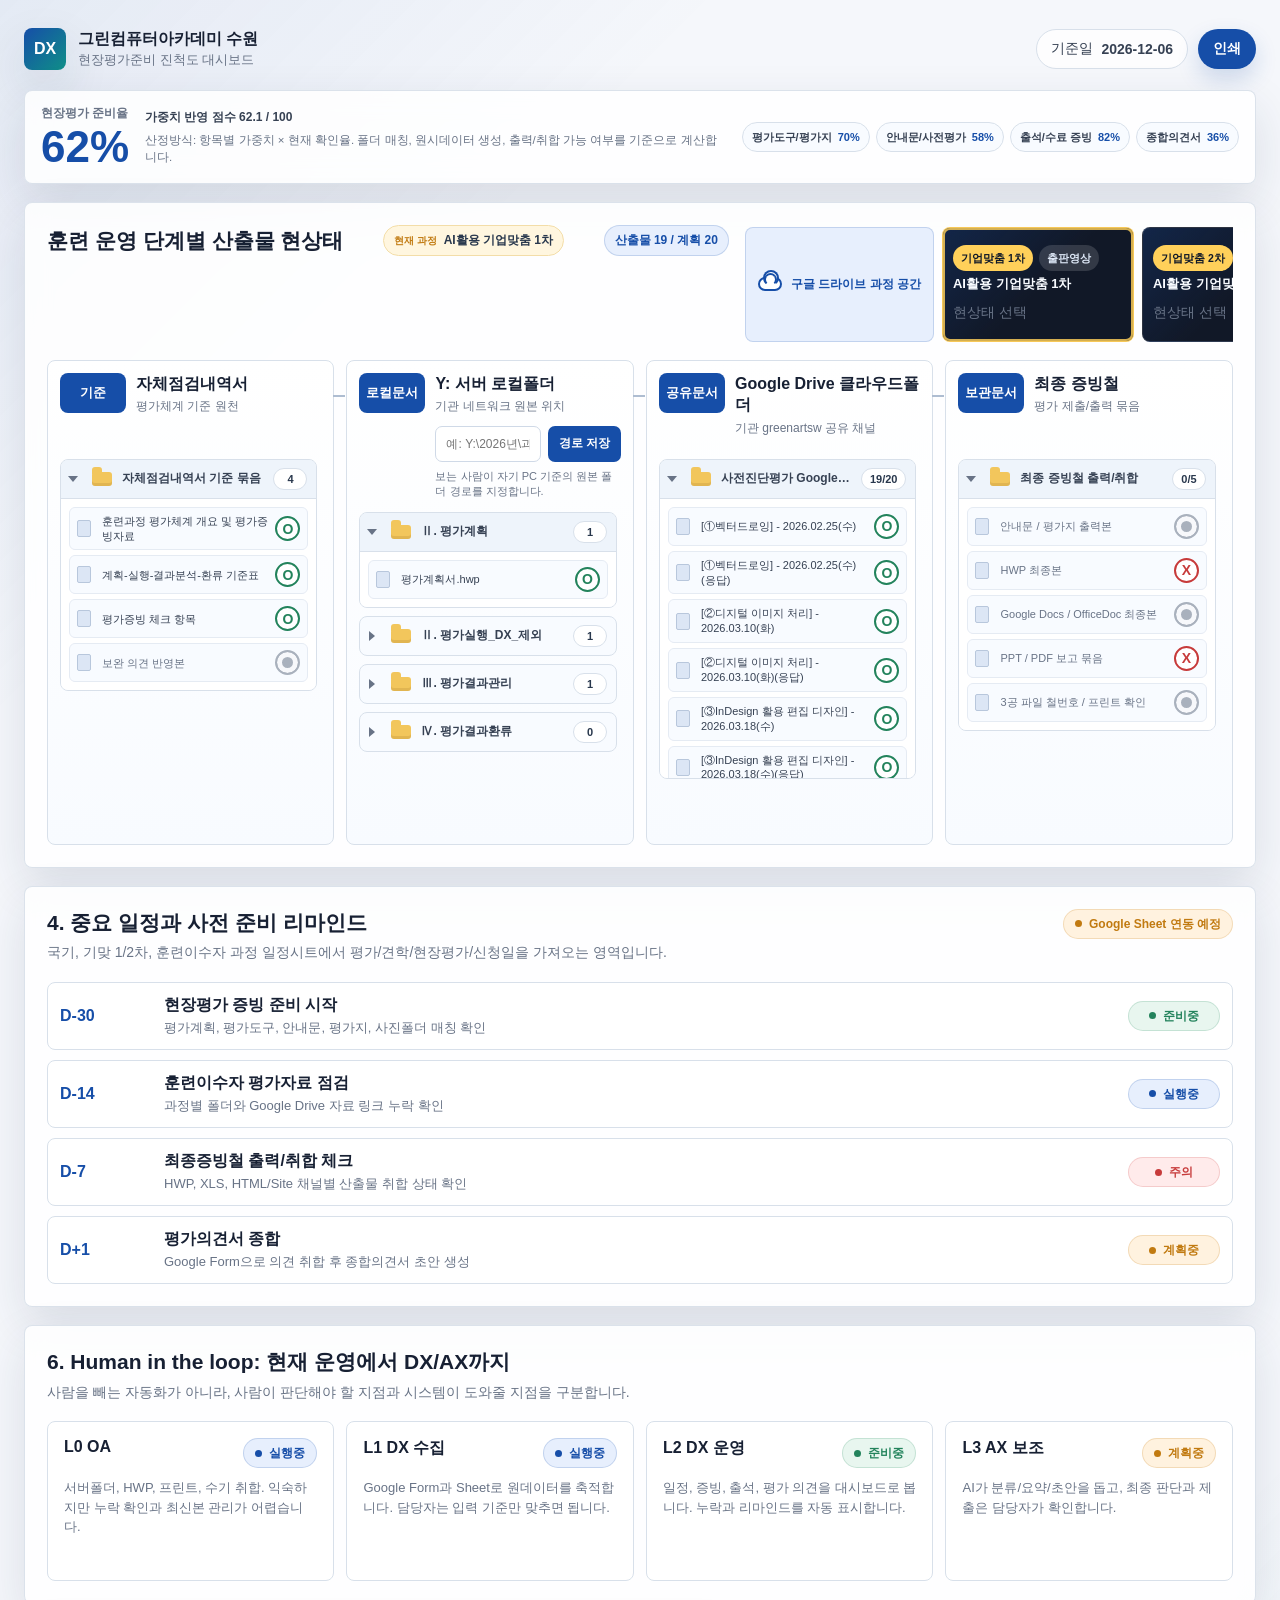
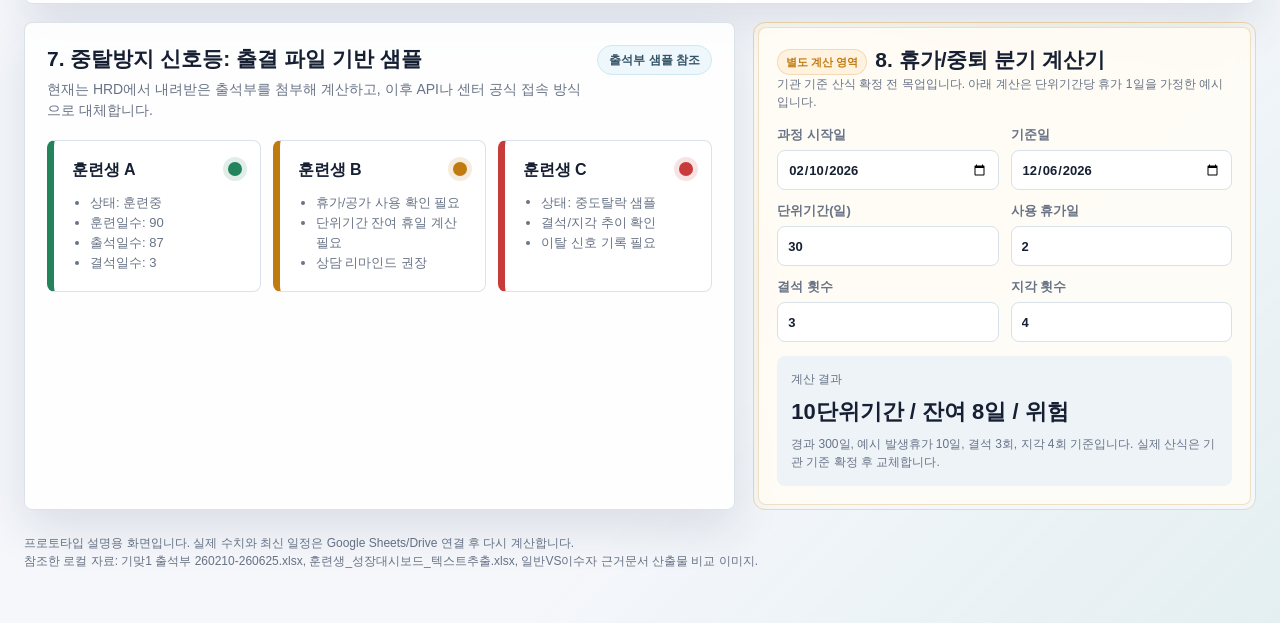
==== channel_Dashboard.html @ 39093441 "Codex" ====
<!doctype html>
<html lang="ko">
<head>
  <meta charset="utf-8">
  <meta name="viewport" content="width=device-width, initial-scale=1">
  <title>현장평가준비 진척도 대시보드</title>
  <style>
    :root {
      --bg: #f5f7fb;
      --panel: #ffffff;
      --panel-soft: #eef3f8;
      --ink: #172033;
      --muted: #687386;
      --line: #d8e0ea;
      --blue: #164ea8;
      --blue-soft: #e7effd;
      --teal: #0f8f88;
      --green: #23835c;
      --amber: #c17a10;
      --red: #c73b3b;
      --slate: #364153;
      --violet: #6956b5;
      --shadow: 0 18px 48px rgba(24, 38, 71, 0.12);
    }

    * {
      box-sizing: border-box;
    }

    html {
      min-height: 100%;
      background: var(--bg);
      color: var(--ink);
      font-family: "Pretendard", "Segoe UI", "Noto Sans KR", Arial, sans-serif;
      letter-spacing: 0;
    }

    body {
      min-height: 100vh;
      margin: 0;
      background:
        linear-gradient(135deg, rgba(22, 78, 168, 0.08), transparent 32rem),
        linear-gradient(315deg, rgba(15, 143, 136, 0.08), transparent 34rem),
        var(--bg);
    }

    a {
      color: inherit;
    }

    .shell {
      width: min(1440px, calc(100% - 48px));
      margin: 0 auto;
      padding: 28px 0 52px;
    }

    .topbar {
      display: flex;
      align-items: center;
      justify-content: space-between;
      gap: 20px;
      margin-bottom: 20px;
    }

    .brand {
      display: flex;
      align-items: center;
      gap: 12px;
      min-width: 0;
    }

    .mark {
      width: 42px;
      height: 42px;
      display: grid;
      place-items: center;
      color: #fff;
      background: linear-gradient(135deg, var(--blue), var(--teal));
      border-radius: 8px;
      font-weight: 800;
      box-shadow: var(--shadow);
    }

    .brand small,
    .section-kicker,
    .tagline {
      color: var(--muted);
    }

    h1,
    h2,
    h3,
    p {
      margin: 0;
    }

    h1 {
      font-size: clamp(26px, 3vw, 44px);
      line-height: 1.16;
      letter-spacing: 0;
    }

    h2 {
      font-size: 21px;
      line-height: 1.3;
    }

    h3 {
      font-size: 16px;
      line-height: 1.35;
    }

    .date-pill {
      display: inline-flex;
      align-items: center;
      gap: 8px;
      padding: 10px 14px;
      border: 1px solid var(--line);
      border-radius: 999px;
      background: rgba(255, 255, 255, 0.82);
      color: var(--slate);
      font-size: 14px;
      white-space: nowrap;
    }

    .top-actions {
      display: flex;
      align-items: center;
      gap: 10px;
      flex-wrap: wrap;
      justify-content: flex-end;
    }

    .print-button {
      min-height: 40px;
      padding: 9px 14px;
      border: 1px solid rgba(22, 78, 168, 0.22);
      border-radius: 999px;
      background: var(--blue);
      color: #fff;
      font: inherit;
      font-size: 14px;
      font-weight: 800;
      cursor: pointer;
      box-shadow: 0 10px 22px rgba(22, 78, 168, 0.18);
    }

    .print-button:hover {
      background: #0f3f89;
    }

    .hero {
      margin-bottom: 12px;
    }

    .hero-copy,
    .panel,
    .metric,
    .source-card,
    .risk-card,
    .calculator,
    .note-box {
      border: 1px solid rgba(216, 224, 234, 0.92);
      background: rgba(255, 255, 255, 0.86);
      backdrop-filter: blur(12px);
      border-radius: 8px;
      box-shadow: var(--shadow);
    }

    .hero-copy {
      padding: 34px;
      min-height: 280px;
      display: flex;
      flex-direction: column;
      justify-content: space-between;
      gap: 28px;
    }

    .hero-copy p {
      max-width: 760px;
      color: var(--muted);
      font-size: 17px;
      line-height: 1.65;
      margin-top: 16px;
    }

    .hero-actions {
      display: flex;
      flex-wrap: wrap;
      gap: 10px;
    }

    .hero-visual-flow {
      display: grid;
      grid-template-columns: minmax(0, 1fr) 64px minmax(0, 1fr) 64px minmax(0, 1fr);
      gap: 12px;
      align-items: center;
      margin-top: 4px;
    }

    .visual-node {
      min-height: 160px;
      padding: 16px;
      display: grid;
      place-items: center;
      gap: 12px;
      text-align: center;
      border: 1px solid #d8e0ea;
      border-radius: 8px;
      background: linear-gradient(180deg, #fff, #f8fbff);
    }

    .visual-node b {
      font-size: 15px;
    }

    .visual-node span {
      color: var(--muted);
      font-size: 12px;
      line-height: 1.45;
    }

    .flow-arrow {
      position: relative;
      height: 2px;
      background: #9db5d8;
    }

    .flow-arrow::after {
      content: "";
      position: absolute;
      right: -1px;
      top: -5px;
      width: 12px;
      height: 12px;
      border-top: 2px solid #9db5d8;
      border-right: 2px solid #9db5d8;
      transform: rotate(45deg);
      background: transparent;
    }

    .icon-combo,
    .icon-traffic,
    .icon-binder {
      position: relative;
      width: 86px;
      height: 72px;
    }

    .folder-shape {
      position: absolute;
      left: 2px;
      bottom: 6px;
      width: 62px;
      height: 44px;
      border-radius: 7px;
      background: #f2c65c;
      box-shadow: inset 0 -7px 0 rgba(120, 81, 20, 0.12);
    }

    .folder-shape::before {
      content: "";
      position: absolute;
      left: 0;
      top: -11px;
      width: 30px;
      height: 16px;
      border-radius: 7px 7px 0 0;
      background: #f2c65c;
    }

    .cloud-shape {
      position: absolute;
      right: 0;
      top: 8px;
      width: 48px;
      height: 30px;
      border-radius: 999px;
      background: #dcecff;
      border: 2px solid #a9c5ee;
    }

    .cloud-shape::before,
    .cloud-shape::after {
      content: "";
      position: absolute;
      border-radius: 50%;
      background: #dcecff;
      border: 2px solid #a9c5ee;
      border-bottom-color: transparent;
    }

    .cloud-shape::before {
      width: 22px;
      height: 22px;
      left: 7px;
      top: -14px;
    }

    .cloud-shape::after {
      width: 18px;
      height: 18px;
      right: 7px;
      top: -10px;
    }

    .sync-line {
      position: absolute;
      left: 35px;
      top: 39px;
      width: 36px;
      height: 2px;
      background: var(--blue);
    }

    .sync-line::after {
      content: "";
      position: absolute;
      right: -1px;
      top: -5px;
      width: 11px;
      height: 11px;
      border-top: 2px solid var(--blue);
      border-right: 2px solid var(--blue);
      transform: rotate(45deg);
    }

    .icon-traffic {
      width: 56px;
      height: 76px;
      border-radius: 18px;
      background: #202a36;
      box-shadow: inset 0 0 0 4px #304052;
    }

    .icon-traffic i {
      display: block;
      width: 15px;
      height: 15px;
      margin: 8px auto;
      border-radius: 50%;
      opacity: 0.95;
    }

    .icon-traffic i:nth-child(1) {
      background: #e34a4a;
    }

    .icon-traffic i:nth-child(2) {
      background: #f0b84a;
    }

    .icon-traffic i:nth-child(3) {
      background: #38a96f;
    }

    .icon-binder {
      width: 66px;
      height: 78px;
      border-radius: 6px;
      background: #f7f8fb;
      border: 3px solid #243349;
      box-shadow: 10px 8px 0 #d7deea;
    }

    .icon-binder::before {
      content: "";
      position: absolute;
      left: 12px;
      top: 0;
      width: 10px;
      height: 100%;
      background: #243349;
    }

    .icon-binder::after {
      content: "";
      position: absolute;
      left: 30px;
      top: 18px;
      width: 22px;
      height: 4px;
      background: #9eb0c9;
      box-shadow: 0 12px 0 #9eb0c9, 0 24px 0 #9eb0c9;
    }

    .overview-line {
      max-width: 820px;
      margin-top: 18px;
      color: var(--text);
      font-size: 18px;
      font-weight: 800;
      line-height: 1.5;
    }

    .pill {
      display: inline-flex;
      align-items: center;
      justify-content: center;
      min-height: 34px;
      padding: 7px 12px;
      border-radius: 999px;
      font-size: 13px;
      font-weight: 700;
      border: 1px solid transparent;
      white-space: nowrap;
    }

    .pill.blue {
      color: var(--blue);
      background: var(--blue-soft);
      border-color: rgba(22, 78, 168, 0.18);
    }

    .pill.green {
      color: var(--green);
      background: #e8f6ef;
      border-color: rgba(35, 131, 92, 0.18);
    }

    .pill.amber {
      color: var(--amber);
      background: #fff2df;
      border-color: rgba(193, 122, 16, 0.2);
    }

    .pill.red {
      color: var(--red);
      background: #ffebeb;
      border-color: rgba(199, 59, 59, 0.18);
    }

    .topic-badge,
    .state-badge,
    .check-chip {
      display: inline-flex;
      align-items: center;
      justify-content: center;
      min-height: 30px;
      padding: 6px 11px;
      border-radius: 999px;
      font-size: 12px;
      font-weight: 800;
      line-height: 1;
      white-space: nowrap;
      border: 1px solid transparent;
    }

    .topic-badge {
      color: #3c4a5e;
      background: #f5f7fb;
      border-color: #d8e0ea;
    }

    .topic-badge.server {
      color: #365366;
      background: #eef7fb;
      border-color: #cfe7f1;
    }

    .topic-badge.drive {
      color: #27614a;
      background: #edf8f1;
      border-color: #ccebd7;
    }

    .topic-badge.output {
      color: #7b4f0f;
      background: #fff6df;
      border-color: #f3dda8;
    }

    .topic-badge.alert {
      color: #7f2e2e;
      background: #fff0ef;
      border-color: #f1c5c5;
    }

    .state-badge {
      gap: 7px;
      color: #3c4a5e;
      background: #f7f8fb;
      border-color: #d9e0ea;
    }

    .state-badge::before {
      content: "";
      width: 7px;
      height: 7px;
      border-radius: 999px;
      background: currentColor;
    }

    .state-running {
      color: var(--blue);
      background: var(--blue-soft);
      border-color: rgba(22, 78, 168, 0.18);
    }

    .state-ready {
      color: var(--green);
      background: #e8f6ef;
      border-color: rgba(35, 131, 92, 0.18);
    }

    .state-planned {
      color: var(--amber);
      background: #fff2df;
      border-color: rgba(193, 122, 16, 0.2);
    }

    .state-exception,
    .state-caution {
      color: var(--red);
      background: #ffebeb;
      border-color: rgba(199, 59, 59, 0.18);
    }

    .check-group {
      display: flex;
      flex-wrap: wrap;
      gap: 6px;
    }

    .check-chip {
      min-height: 26px;
      padding: 5px 9px;
      font-size: 11px;
      cursor: default;
    }

    .check-chip[aria-disabled="true"] {
      opacity: 0.56;
      filter: saturate(0.72);
    }

    .check-chip.local {
      color: #365366;
      background: #eef7fb;
      border-color: #cfe7f1;
    }

    .check-chip.drive {
      color: #27614a;
      background: #edf8f1;
      border-color: #ccebd7;
    }

    .check-chip.raw {
      color: #5e4a9a;
      background: #f1edff;
      border-color: #d9cffb;
    }

    .check-chip.site {
      color: #7b4f0f;
      background: #fff6df;
      border-color: #f3dda8;
    }

    .check-chip.live {
      color: var(--blue);
      background: var(--blue-soft);
      border-color: rgba(22, 78, 168, 0.18);
    }

    .check-chip.optional {
      color: #687385;
      background: #f4f5f7;
      border-color: #dfe4eb;
    }

    .check-chip.missing {
      color: var(--red);
      background: #ffebeb;
      border-color: rgba(199, 59, 59, 0.18);
    }

    .metrics {
      display: grid;
      grid-template-columns: repeat(4, minmax(0, 1fr));
      gap: 10px;
    }

    .metric {
      min-height: 78px;
      padding: 12px 14px;
      display: grid;
      align-content: space-between;
      gap: 6px;
    }

    .metric strong {
      font-size: 24px;
      line-height: 1;
    }

    .metric span {
      color: var(--muted);
      font-size: 11px;
      line-height: 1.45;
    }

    .panel.course-panel {
      margin-top: 10px;
      padding: 10px;
      display: flex;
      align-items: stretch;
      gap: 8px;
      overflow-x: auto;
    }

    .evidence-head {
      display: grid;
      gap: 10px;
    }

    .evidence-course-selector {
      display: flex;
      align-items: stretch;
      gap: 8px;
      overflow-x: auto;
      padding-top: 2px;
    }

    .course-toolbar {
      display: flex;
      justify-content: flex-start;
      flex: 0 0 auto;
      margin-bottom: 0;
    }

    .cloud-drive-button {
      min-height: 58px;
      display: inline-flex;
      align-items: center;
      gap: 9px;
      padding: 8px 12px;
      border-radius: 8px;
      color: #164ea8;
      background: #e7effd;
      border: 1px solid rgba(22, 78, 168, 0.18);
      text-decoration: none;
      font-size: 12px;
      font-weight: 900;
      white-space: nowrap;
      cursor: default;
      user-select: none;
    }

    .cloud-mini {
      position: relative;
      flex-shrink: 0;
      width: 24px;
      height: 14px;
      border-radius: 999px;
      background: #fff;
      border: 2px solid currentColor;
    }

    .cloud-mini::before,
    .cloud-mini::after {
      content: "";
      position: absolute;
      border-radius: 50%;
      background: #fff;
      border: 2px solid currentColor;
      border-bottom-color: transparent;
    }

    .cloud-mini::before {
      width: 12px;
      height: 12px;
      left: 3px;
      top: -9px;
    }

    .cloud-mini::after {
      width: 9px;
      height: 9px;
      right: 3px;
      top: -6px;
    }

    .course-grid {
      display: flex;
      align-items: stretch;
      gap: 8px;
      min-width: 0;
    }

    .course-card {
      width: auto;
      min-width: 192px;
      min-height: 58px;
      padding: 8px 10px;
      display: grid;
      align-content: center;
      gap: 4px;
      border-radius: 8px;
      color: #f8fbff;
      background:
        linear-gradient(135deg, rgba(22, 78, 168, 0.26), transparent 52%),
        #111827;
      border: 1px solid rgba(255, 255, 255, 0.12);
      box-shadow: none;
      cursor: pointer;
    }

    .course-card[aria-pressed="true"] {
      border-color: rgba(255, 208, 90, 0.96);
      box-shadow: inset 0 0 0 2px rgba(255, 208, 90, 0.82);
    }

    .course-card h3 {
      margin-top: 0;
      font-size: 13px;
      line-height: 1.35;
    }

    .course-card p {
      margin-top: 0;
      color: #b8c3d4;
      font-size: 10.5px;
      line-height: 1.35;
      overflow: hidden;
      text-overflow: ellipsis;
      white-space: nowrap;
    }

    .course-badges,
    .course-status,
    .course-links {
      display: flex;
      flex-wrap: wrap;
      gap: 6px;
    }

    .course-badge,
    .course-status span,
    .course-links a {
      display: inline-flex;
      align-items: center;
      justify-content: center;
      min-height: 26px;
      padding: 4px 8px;
      border-radius: 999px;
      font-size: 10.5px;
      font-weight: 800;
      line-height: 1;
      white-space: nowrap;
    }

    .course-badge {
      color: #101928;
      background: #ffd05a;
    }

    .course-badge.secondary {
      color: #dde7f6;
      background: rgba(255, 255, 255, 0.14);
    }

    .course-status {
      margin-top: 12px;
    }

    .course-status span {
      border: 1px solid transparent;
    }

    .course-status .ok {
      color: #b7f7d3;
      background: rgba(35, 131, 92, 0.22);
      border-color: rgba(183, 247, 211, 0.24);
    }

    .course-status .warn {
      color: #ffe0a3;
      background: rgba(193, 122, 16, 0.24);
      border-color: rgba(255, 224, 163, 0.24);
    }

    .course-status .missing {
      color: #ffc9c9;
      background: rgba(199, 59, 59, 0.22);
      border-color: rgba(255, 201, 201, 0.24);
    }

    .raw-folder-list {
      margin-top: 12px;
      display: grid;
      grid-template-columns: repeat(2, minmax(0, 1fr));
      gap: 5px;
      color: #dbe6f5;
      font-size: 11px;
      line-height: 1.35;
    }

    .raw-folder-list span {
      min-width: 0;
      padding: 5px 7px;
      overflow: hidden;
      text-overflow: ellipsis;
      white-space: nowrap;
      border-radius: 6px;
      background: rgba(255, 255, 255, 0.08);
      border: 1px solid rgba(255, 255, 255, 0.1);
    }

    .course-links {
      margin-top: 14px;
    }

    .course-links a {
      color: #f8fbff;
      text-decoration: none;
      border: 1px solid rgba(255, 255, 255, 0.22);
      background: rgba(255, 255, 255, 0.1);
    }

    .course-links a:hover {
      background: rgba(255, 255, 255, 0.18);
    }

    .official-link-row {
      margin-top: 14px;
      display: flex;
      align-items: center;
      justify-content: space-between;
      gap: 12px;
      flex-wrap: wrap;
      padding: 12px 14px;
      border-radius: 8px;
      background: #f8fbff;
      border: 1px solid var(--line);
      color: var(--slate);
      font-size: 13px;
      line-height: 1.45;
    }

    .official-link-row a {
      color: var(--blue);
      font-weight: 800;
      text-decoration: none;
    }

    .grid {
      display: grid;
      grid-template-columns: repeat(12, minmax(0, 1fr));
      gap: 18px;
      margin-top: 18px;
    }

    .span-12 {
      grid-column: span 12;
    }

    .span-8 {
      grid-column: span 8;
    }

    .span-7 {
      grid-column: span 7;
    }

    .span-6 {
      grid-column: span 6;
    }

    .span-5 {
      grid-column: span 5;
    }

    .span-4 {
      grid-column: span 4;
    }

    .panel {
      padding: 22px;
      min-width: 0;
    }

    .panel-head {
      display: flex;
      align-items: start;
      justify-content: space-between;
      gap: 16px;
      margin-bottom: 18px;
    }

    .panel-title-row {
      display: flex;
      align-items: center;
      justify-content: space-between;
      gap: 12px;
      width: 100%;
    }

    .panel-count {
      display: inline-flex;
      align-items: center;
      justify-content: center;
      min-height: 30px;
      padding: 6px 10px;
      border-radius: 999px;
      color: var(--blue);
      background: var(--blue-soft);
      border: 1px solid rgba(22, 78, 168, 0.18);
      font-size: 12px;
      font-weight: 900;
      white-space: nowrap;
    }

    .selected-course-pill {
      min-width: 0;
      display: inline-flex;
      align-items: center;
      gap: 7px;
      padding: 6px 10px;
      border-radius: 999px;
      color: #29384d;
      background: #fff6df;
      border: 1px solid #f3dda8;
      font-size: 12px;
      font-weight: 900;
      white-space: nowrap;
    }

    .selected-course-pill::before {
      content: "현재 과정";
      color: var(--amber);
      font-size: 10px;
      font-weight: 900;
    }

    .panel-head p {
      color: var(--muted);
      line-height: 1.55;
      margin-top: 6px;
      font-size: 14px;
    }

    .status-key {
      display: flex;
      flex-wrap: wrap;
      gap: 8px;
      justify-content: flex-end;
    }

    .flow {
      display: grid;
      grid-template-columns: repeat(5, minmax(0, 1fr));
      gap: 10px;
      align-items: stretch;
    }

    .flow-step {
      position: relative;
      min-height: 132px;
      padding: 16px;
      border-radius: 8px;
      border: 1px solid var(--line);
      background: linear-gradient(180deg, #fff, #f8fbff);
    }

    .flow-step:not(:last-child)::after {
      content: "";
      position: absolute;
      right: -7px;
      top: calc(50% - 6px);
      width: 12px;
      height: 12px;
      border-top: 2px solid var(--blue);
      border-right: 2px solid var(--blue);
      transform: rotate(45deg);
      background: var(--bg);
      z-index: 1;
    }

    .flow-step b {
      display: block;
      margin-bottom: 8px;
      font-size: 15px;
    }

    .flow-step p {
      color: var(--muted);
      font-size: 13px;
      line-height: 1.5;
    }

    .two-col {
      display: grid;
      grid-template-columns: repeat(2, minmax(0, 1fr));
      gap: 14px;
    }

    .source-card {
      padding: 17px;
      box-shadow: none;
      min-height: 150px;
    }

    .source-card .label {
      color: var(--muted);
      font-size: 12px;
      font-weight: 700;
      text-transform: uppercase;
    }

    .source-card h3 {
      margin: 8px 0 10px;
    }

    .source-card ul,
    .risk-card ul,
    .note-box ul {
      margin: 0;
      padding-left: 18px;
      color: var(--muted);
      line-height: 1.55;
      font-size: 13px;
    }

    table {
      width: 100%;
      border-collapse: collapse;
      font-size: 14px;
    }

    th,
    td {
      padding: 12px 10px;
      border-bottom: 1px solid var(--line);
      text-align: left;
      vertical-align: top;
    }

    th {
      color: var(--muted);
      font-size: 12px;
      text-transform: uppercase;
      background: #f3f6fb;
    }

    td strong {
      display: block;
      margin-bottom: 4px;
    }

    .timeline {
      display: grid;
      gap: 10px;
    }

    .event {
      display: grid;
      grid-template-columns: 92px minmax(0, 1fr) 92px;
      gap: 12px;
      align-items: center;
      padding: 12px;
      border: 1px solid var(--line);
      border-radius: 8px;
      background: #fff;
    }

    .event time {
      color: var(--blue);
      font-weight: 800;
      font-variant-numeric: tabular-nums;
    }

    .event p {
      color: var(--muted);
      font-size: 13px;
      line-height: 1.4;
      margin-top: 3px;
    }

    .track {
      height: 10px;
      border-radius: 999px;
      background: #e6ecf5;
      overflow: hidden;
      margin-top: 8px;
    }

    .bar {
      height: 100%;
      border-radius: inherit;
      background: linear-gradient(90deg, var(--teal), var(--blue));
    }

    .readiness-summary {
      display: grid;
      grid-template-columns: minmax(180px, 0.28fr) minmax(0, 0.72fr);
      gap: 14px;
      margin-bottom: 16px;
      align-items: stretch;
    }

    .readiness-score {
      display: grid;
      align-content: center;
      gap: 8px;
      min-height: 132px;
      padding: 18px;
      border: 1px solid rgba(22, 78, 168, 0.14);
      border-radius: 8px;
      background: linear-gradient(180deg, #f7fbff, #fff);
    }

    .readiness-score span {
      color: var(--muted);
      font-size: 12px;
      font-weight: 800;
    }

    .readiness-score strong {
      color: var(--blue);
      font-size: 48px;
      line-height: 1;
    }

    .readiness-basis {
      padding: 18px;
      border: 1px solid #d8e0ea;
      border-radius: 8px;
      background: #f8fbff;
    }

    .readiness-basis b {
      display: block;
      margin-bottom: 8px;
    }

    .readiness-basis p {
      color: var(--muted);
      font-size: 13px;
      line-height: 1.55;
      margin: 0;
    }

    .readiness-compact-panel {
      padding: 14px 16px;
    }

    .readiness-compact {
      display: grid;
      grid-template-columns: auto minmax(220px, 1fr) auto;
      align-items: center;
      gap: 16px;
    }

    .readiness-compact-main {
      display: grid;
      gap: 3px;
    }

    .readiness-compact-main span {
      color: var(--muted);
      font-size: 12px;
      font-weight: 900;
    }

    .readiness-compact-main strong {
      color: var(--blue);
      font-size: 44px;
      line-height: 1;
    }

    .readiness-compact-detail {
      display: grid;
      gap: 6px;
      color: var(--muted);
      font-size: 11.5px;
      line-height: 1.45;
    }

    .readiness-compact-detail b {
      color: var(--slate);
      font-size: 12px;
    }

    .readiness-items {
      display: flex;
      flex-wrap: wrap;
      justify-content: flex-end;
      gap: 6px;
    }

    .readiness-item {
      display: inline-flex;
      align-items: center;
      gap: 6px;
      min-height: 30px;
      padding: 6px 9px;
      border-radius: 999px;
      color: var(--slate);
      background: #f8fbff;
      border: 1px solid #d8e0ea;
      font-size: 11px;
      font-weight: 900;
      white-space: nowrap;
    }

    .readiness-item b {
      color: var(--blue);
    }

    .weight-cell {
      color: var(--blue);
      font-weight: 900;
      white-space: nowrap;
    }

    .score-cell {
      color: var(--green);
      font-weight: 900;
      white-space: nowrap;
    }

    .hitl {
      display: grid;
      grid-template-columns: repeat(4, minmax(0, 1fr));
      gap: 12px;
    }

    .level {
      padding: 16px;
      min-height: 160px;
      border-radius: 8px;
      border: 1px solid var(--line);
      background: #fff;
    }

    .level b {
      display: flex;
      justify-content: space-between;
      gap: 8px;
      margin-bottom: 10px;
    }

    .level p {
      color: var(--muted);
      font-size: 13px;
      line-height: 1.5;
    }

    .risk-grid {
      display: grid;
      grid-template-columns: repeat(3, minmax(0, 1fr));
      gap: 12px;
    }

    .risk-card {
      padding: 18px;
      box-shadow: none;
      border-left: 7px solid var(--green);
    }

    .risk-card.warning {
      border-left-color: var(--amber);
    }

    .risk-card.danger {
      border-left-color: var(--red);
    }

    .risk-card h3 {
      display: flex;
      justify-content: space-between;
      gap: 10px;
      margin-bottom: 12px;
    }

    .signal {
      width: 14px;
      height: 14px;
      border-radius: 50%;
      margin-top: 3px;
      flex: 0 0 auto;
      background: var(--green);
      box-shadow: 0 0 0 5px rgba(35, 131, 92, 0.14);
    }

    .warning .signal {
      background: var(--amber);
      box-shadow: 0 0 0 5px rgba(193, 122, 16, 0.14);
    }

    .danger .signal {
      background: var(--red);
      box-shadow: 0 0 0 5px rgba(199, 59, 59, 0.14);
    }

    .calculator {
      padding: 18px;
      box-shadow: none;
    }

    .calc-grid {
      display: grid;
      grid-template-columns: repeat(2, minmax(0, 1fr));
      gap: 12px;
      margin-top: 14px;
    }

    label {
      display: grid;
      gap: 6px;
      color: var(--muted);
      font-size: 13px;
      font-weight: 700;
    }

    input,
    select {
      width: 100%;
      min-height: 40px;
      padding: 9px 10px;
      border-radius: 8px;
      border: 1px solid var(--line);
      background: #fff;
      color: var(--ink);
      font: inherit;
    }

    .result {
      margin-top: 14px;
      padding: 14px;
      border-radius: 8px;
      background: var(--panel-soft);
      display: grid;
      gap: 8px;
    }

    .result strong {
      font-size: 22px;
    }

    .calc-zone {
      padding: 4px;
      border-radius: 12px;
      background:
        radial-gradient(circle at 12% 12%, rgba(255, 255, 255, 0.9), transparent 32%),
        linear-gradient(135deg, #fff6df, #f3f8ff 72%);
      border: 1px solid #f1d8a8;
    }

    .calc-zone .calculator {
      background: rgba(255, 252, 245, 0.9);
      border-color: rgba(193, 122, 16, 0.22);
    }

    .calc-zone h2::before {
      content: "별도 계산 영역";
      display: inline-flex;
      margin-right: 8px;
      padding: 5px 8px;
      border-radius: 999px;
      color: var(--amber);
      background: #fff2df;
      border: 1px solid rgba(193, 122, 16, 0.2);
      font-size: 11px;
      vertical-align: middle;
    }

    .folder-compare {
      margin-top: 18px;
      overflow-x: auto;
    }

    .folder-compare table {
      min-width: 860px;
    }

    .folder-name {
      display: block;
      margin-top: 4px;
      color: var(--text);
      font-weight: 800;
      line-height: 1.45;
    }

    .folder-label {
      display: inline-block;
      color: var(--muted);
      font-size: 11px;
      font-weight: 800;
      text-transform: uppercase;
    }

    .type-matrix td {
      vertical-align: top;
    }

    .type-matrix th.check-head,
    .type-matrix td.auto-check-cell {
      width: 74px;
      min-width: 74px;
      text-align: center;
      vertical-align: middle;
    }

    .auto-check-cell {
      padding: 8px 6px;
      border-left: 1px solid #edf1f5;
    }

    .auto-state {
      display: grid;
      place-items: center;
      gap: 5px;
      min-height: 42px;
      font-size: 10px;
      font-weight: 900;
      color: #4b5563;
    }

    .status-mark {
      display: inline-grid;
      place-items: center;
      width: 25px;
      height: 25px;
      border-radius: 999px;
      font-size: 14px;
      font-weight: 900;
      line-height: 1;
    }

    .auto-check-cell.checked {
      background: #edf8f1;
    }

    .auto-check-cell.unknown {
      background: #f7f8fb;
    }

    .auto-check-cell.missing {
      background: #fff0ef;
    }

    .auto-check-cell.checked .auto-state {
      color: var(--green);
    }

    .auto-check-cell.unknown .auto-state {
      color: #7a8494;
    }

    .auto-check-cell.missing .auto-state {
      color: var(--red);
    }

    .mark-o {
      color: var(--green);
      background: #fff;
      border: 2px solid var(--green);
    }

    .mark-dot {
      background: #a9b1bd;
      border: 2px solid #a9b1bd;
      box-shadow: inset 0 0 0 5px #f7f8fb;
    }

    .mark-x {
      color: var(--red);
      background: #fff;
      border: 2px solid var(--red);
    }

    .evidence-flow {
      display: grid;
      gap: 14px;
    }

    .evidence-stage-grid {
      display: grid;
      grid-template-columns: repeat(4, minmax(0, 1fr));
      gap: 12px;
    }

    .evidence-stage {
      min-height: 420px;
      display: grid;
      align-content: start;
      gap: 12px;
      padding: 12px;
      border-radius: 8px;
      border: 1px solid #d8e0ea;
      background: linear-gradient(180deg, #ffffff, #f8fbff);
      position: relative;
    }

    .evidence-stage:not(:last-child)::after {
      content: "";
      position: absolute;
      right: -12px;
      top: 34px;
      width: 12px;
      height: 2px;
      background: #aebdd1;
    }

    .stage-top {
      display: flex;
      align-items: flex-start;
      gap: 10px;
      min-height: 74px;
    }

    .stage-index {
      width: 66px;
      min-width: 66px;
      min-height: 40px;
      display: grid;
      place-items: center;
      border-radius: 8px;
      color: #fff;
      background: var(--blue);
      font-weight: 900;
      font-size: 13px;
    }

    .stage-top p {
      margin-top: 4px;
      color: var(--muted);
      font-size: 12px;
      line-height: 1.45;
    }

    .path-control {
      display: grid;
      grid-template-columns: minmax(0, 1fr) auto;
      gap: 7px;
      margin-top: 10px;
    }

    .path-control input {
      width: 100%;
      min-height: 36px;
      padding: 8px 10px;
      border: 1px solid #cfd9e7;
      border-radius: 7px;
      background: #fff;
      color: var(--ink);
      font: inherit;
      font-size: 12px;
    }

    .path-control input[readonly] {
      color: var(--slate);
      background: #eef3f8;
    }

    .path-control button {
      min-height: 36px;
      padding: 8px 11px;
      border: 0;
      border-radius: 7px;
      background: var(--blue);
      color: #fff;
      font: inherit;
      font-size: 12px;
      font-weight: 900;
      cursor: pointer;
      white-space: nowrap;
    }

    .path-control button:hover {
      background: #0f3f89;
    }

    .path-status {
      grid-column: 1 / -1;
      color: var(--muted);
      font-size: 11px;
      line-height: 1.4;
    }

    .stage-list {
      margin: 0;
      padding: 0;
      list-style: none;
      display: grid;
      gap: 7px;
    }

    .stage-list li {
      min-height: 32px;
      display: grid;
      grid-template-columns: minmax(0, 1fr) auto;
      align-items: center;
      gap: 8px;
      padding: 7px 8px;
      border-radius: 7px;
      background: rgba(238, 243, 248, 0.78);
      color: var(--slate);
      font-size: 12px;
      line-height: 1.35;
    }

    .folder-tree {
      display: grid;
      gap: 8px;
      height: 320px;
      max-height: 320px;
      overflow-y: auto;
      padding-right: 4px;
      align-content: start;
    }

    .folder-node {
      border: 1px solid #d8e0ea;
      border-radius: 8px;
      overflow: hidden;
      background: rgba(248, 251, 255, 0.9);
    }

    .folder-node > summary {
      min-height: 38px;
      display: grid;
      grid-template-columns: 14px 22px minmax(0, 1fr) auto;
      align-items: center;
      gap: 8px;
      padding: 8px 9px;
      color: var(--slate);
      font-size: 12px;
      font-weight: 800;
      cursor: pointer;
      list-style: none;
    }

    .folder-node > summary::-webkit-details-marker {
      display: none;
    }

    .folder-node[open] > summary {
      background: #eef4fb;
      border-bottom: 1px solid #d8e0ea;
    }

    .folder-caret {
      width: 0;
      height: 0;
      border-top: 5px solid transparent;
      border-bottom: 5px solid transparent;
      border-left: 6px solid #687386;
      transition: transform 0.16s ease;
    }

    .folder-node[open] .folder-caret {
      transform: rotate(90deg);
    }

    .folder-icon {
      position: relative;
      width: 20px;
      height: 14px;
      border-radius: 3px;
      background: #f2c65c;
      box-shadow: inset 0 -3px 0 rgba(120, 81, 20, 0.14);
    }

    .folder-icon::before {
      content: "";
      position: absolute;
      left: 0;
      top: -5px;
      width: 10px;
      height: 7px;
      border-radius: 3px 3px 0 0;
      background: #f2c65c;
    }

    .file-count {
      min-width: 34px;
      display: inline-flex;
      justify-content: center;
      padding: 4px 8px;
      border-radius: 999px;
      color: #29384d;
      background: #fff;
      border: 1px solid #d8e0ea;
      font-size: 11px;
      font-weight: 900;
    }

    .file-list {
      display: grid;
      gap: 5px;
      padding: 8px;
      background: #fff;
    }

    .folder-name-text {
      min-width: 0;
      overflow: hidden;
      text-overflow: ellipsis;
      white-space: nowrap;
    }

    .file-link,
    .file-empty {
      min-height: 31px;
      display: grid;
      grid-template-columns: 18px minmax(0, 1fr) auto;
      align-items: center;
      gap: 7px;
      padding: 6px 7px;
      border-radius: 6px;
      color: var(--slate);
      background: #f8fbff;
      border: 1px solid #e5ebf3;
      font-size: 11px;
      line-height: 1.35;
      text-decoration: none;
    }

    .file-link:hover {
      border-color: #aac3e9;
      background: #eef5ff;
    }

    .file-empty {
      color: var(--muted);
      font-style: normal;
    }

    .file-icon {
      width: 14px;
      height: 17px;
      border-radius: 2px;
      background: #dce6f5;
      border: 1px solid #b8c7dc;
    }

    .file-type {
      color: var(--muted);
      font-size: 10px;
      font-weight: 800;
    }

    .print-state {
      display: inline-flex;
      justify-content: center;
      min-width: 54px;
      padding: 4px 7px;
      border-radius: 999px;
      color: var(--amber);
      background: #fff2df;
      font-size: 10px;
      font-weight: 900;
    }

    .evidence-state {
      display: inline-flex;
      align-items: center;
      justify-content: center;
      min-width: 34px;
      min-height: 22px;
      padding: 3px 7px;
      border-radius: 999px;
      font-size: 11px;
      font-weight: 900;
      white-space: nowrap;
    }

    .evidence-state.ok {
      color: var(--green);
      background: #e8f6ef;
    }

    .evidence-state.missing {
      color: var(--red);
      background: #ffebeb;
    }

    .evidence-state.wait {
      color: var(--amber);
      background: #fff2df;
    }

    .evidence-note {
      margin-top: auto;
      padding: 10px;
      border-radius: 7px;
      color: var(--muted);
      background: #ffffff;
      border: 1px dashed #c9d4e3;
      font-size: 12px;
      line-height: 1.5;
    }

    .evidence-summary-row {
      display: grid;
      grid-template-columns: repeat(4, minmax(0, 1fr));
      gap: 10px;
    }

    .evidence-summary-item {
      padding: 12px;
      border-radius: 8px;
      background: #f8fbff;
      border: 1px solid #d8e0ea;
    }

    .evidence-summary-item b {
      display: block;
      margin-bottom: 4px;
      font-size: 18px;
    }

    .folder-mock-grid {
      display: grid;
      grid-template-columns: minmax(0, 1fr) 48px minmax(0, 1fr);
      gap: 14px;
      align-items: stretch;
    }

    .mock-window {
      overflow: hidden;
      border: 1px solid #d8e0ea;
      border-radius: 8px;
      background: #fff;
    }

    .mock-titlebar {
      display: flex;
      align-items: center;
      justify-content: space-between;
      gap: 10px;
      min-height: 44px;
      padding: 10px 12px;
      border-bottom: 1px solid #d8e0ea;
      background: #f7f8fb;
      font-size: 13px;
      font-weight: 900;
    }

    .mock-toolbar {
      display: flex;
      flex-wrap: wrap;
      gap: 6px;
      padding: 10px 12px;
      border-bottom: 1px solid #e4e9f1;
      background: #fff;
    }

    .mock-tool {
      padding: 5px 9px;
      border: 1px solid #cfd8e6;
      border-radius: 6px;
      color: #4b5563;
      background: #fff;
      font-size: 11px;
      font-weight: 800;
    }

    .mock-head,
    .mock-row {
      display: grid;
      grid-template-columns: minmax(180px, 1fr) 104px 74px;
      gap: 10px;
      align-items: center;
      padding: 8px 12px;
      border-bottom: 1px solid #edf1f5;
      font-size: 12px;
    }

    .mock-head {
      color: #667085;
      background: #f2f4f7;
      font-weight: 800;
    }

    .mock-row.active {
      background: #eef2f7;
    }

    .mock-name {
      display: inline-flex;
      align-items: center;
      gap: 8px;
      min-width: 0;
      font-weight: 800;
    }

    .folder-dot {
      width: 16px;
      height: 12px;
      flex: 0 0 auto;
      border-radius: 2px;
      background: #f1c75b;
      box-shadow: inset 0 -3px 0 rgba(126, 82, 17, 0.14);
    }

    .drive-dot {
      width: 16px;
      height: 12px;
      flex: 0 0 auto;
      border-radius: 2px;
      background: #4d5a5a;
    }

    .file-dot {
      width: 13px;
      height: 16px;
      flex: 0 0 auto;
      border-radius: 2px;
      background: #e24b4b;
    }

    .match-arrow {
      display: grid;
      place-items: center;
      color: var(--blue);
      font-size: 26px;
      font-weight: 900;
    }

    .match-summary {
      display: grid;
      grid-template-columns: repeat(4, minmax(0, 1fr));
      gap: 10px;
      margin-top: 14px;
    }

    .summary-tile {
      padding: 12px;
      border: 1px solid #d8e0ea;
      border-radius: 8px;
      background: #f8fbff;
    }

    .summary-tile b {
      display: block;
      margin-bottom: 4px;
      font-size: 18px;
    }

    .folder-detail-grid {
      display: grid;
      grid-template-columns: repeat(3, minmax(0, 1fr));
      gap: 12px;
      margin-top: 14px;
    }

    .folder-detail-card {
      min-height: 180px;
      padding: 14px;
      border: 1px solid #d8e0ea;
      border-radius: 8px;
      background: #fff;
    }

    .folder-detail-card h3 {
      display: flex;
      align-items: center;
      justify-content: space-between;
      gap: 10px;
      margin-bottom: 10px;
      font-size: 15px;
    }

    .detail-list {
      display: grid;
      gap: 6px;
      margin: 0;
      padding: 0;
      list-style: none;
    }

    .detail-list li {
      display: grid;
      grid-template-columns: 18px minmax(0, 1fr) auto;
      gap: 8px;
      align-items: center;
      padding: 7px 8px;
      border: 1px solid #edf1f5;
      border-radius: 7px;
      background: #f8fbff;
      font-size: 12px;
    }

    .depth-mark {
      color: #8a95a5;
      font-weight: 900;
    }

    .mini-state {
      font-size: 11px;
      font-weight: 900;
    }

    .mini-state.ok {
      color: var(--green);
    }

    .mini-state.wait {
      color: var(--amber);
    }

    .mini-state.miss {
      color: var(--red);
    }

    .note-box {
      padding: 18px;
      box-shadow: none;
      background: #fffaf1;
      border-color: #f2d5a7;
    }

    .small {
      color: var(--muted);
      font-size: 12px;
      line-height: 1.55;
    }

    .footer {
      margin-top: 24px;
      color: var(--muted);
      font-size: 12px;
      line-height: 1.55;
    }

    @media (max-width: 1120px) {
      .hero,
      .two-col,
      .flow,
      .hitl,
      .hero-visual-flow,
      .evidence-stage-grid,
      .evidence-summary-row,
      .folder-mock-grid,
      .match-summary,
      .folder-detail-grid,
      .readiness-summary,
      .readiness-compact,
      .course-grid,
      .risk-grid {
        grid-template-columns: 1fr;
      }

      .readiness-items {
        justify-content: flex-start;
      }

      .flow-arrow {
        width: 2px;
        height: 28px;
        justify-self: center;
      }

      .flow-arrow::after {
        right: -5px;
        top: auto;
        bottom: -1px;
        transform: rotate(135deg);
      }

      .match-arrow {
        transform: rotate(90deg);
      }

      .span-8,
      .span-7,
      .span-6,
      .span-5,
      .span-4 {
        grid-column: span 12;
      }

      .flow-step:not(:last-child)::after {
        display: none;
      }
    }

    @media (max-width: 720px) {
      .shell {
        width: min(100% - 24px, 1440px);
        padding-top: 18px;
      }

      .topbar,
      .panel-head,
      .event {
        display: grid;
      }

      .metrics,
      .calc-grid {
        grid-template-columns: 1fr;
      }

      .hero-copy,
      .course-panel,
      .panel {
        padding: 18px;
      }

      .status-key {
        justify-content: start;
      }

      .top-actions {
        justify-content: start;
      }

      table {
        font-size: 13px;
      }
    }

    @media print {
      @page {
        size: A4 landscape;
        margin: 9mm;
      }

      html,
      body {
        background: #fff !important;
        color: #111827;
        -webkit-print-color-adjust: exact;
        print-color-adjust: exact;
      }

      .shell {
        width: 100%;
        padding: 0;
      }

      .print-button,
      .footer {
        display: none !important;
      }

      .topbar {
        margin-bottom: 12px;
      }

      .hero {
        grid-template-columns: 1fr;
        gap: 12px;
        margin-bottom: 12px;
      }

      .hero-copy,
      .panel,
      .metric,
      .course-card,
      .source-card,
      .risk-card,
      .calculator {
        box-shadow: none;
        break-inside: avoid;
      }

      .hero-copy {
        min-height: auto;
        padding: 18px;
      }

      .metrics {
        grid-template-columns: repeat(4, minmax(0, 1fr));
      }

      .metric {
        min-height: 72px;
        padding: 10px;
      }

      .metric strong {
        font-size: 22px;
      }

      .grid {
        gap: 12px;
        margin-top: 12px;
      }

      .panel {
        padding: 16px;
      }

      h1 {
        font-size: 30px;
      }

      h2 {
        font-size: 18px;
      }

      .readiness-compact-main strong {
        font-size: 36px;
      }

      p,
      td,
      th,
      .source-card ul,
      .risk-card ul {
        font-size: 11px;
      }

      .flow-step {
        min-height: 106px;
        padding: 12px;
      }

      .flow-step p,
      .level p,
      .event p,
      .small {
        font-size: 10.5px;
      }
    }
  </style>
</head>
<body>
  <main class="shell">
    <header class="topbar">
      <div class="brand">
        <div class="mark">DX</div>
        <div>
          <strong>그린컴퓨터아카데미 수원</strong><br>
          <small>현장평가준비 진척도 대시보드</small>
        </div>
      </div>
      <div class="top-actions">
        <div class="date-pill">기준일 <strong id="todayDate">2026-07-07</strong></div>
        <button class="print-button" type="button" onclick="window.print()">인쇄</button>
      </div>
    </header>

    <section class="grid">
      <article class="panel span-12 readiness-compact-panel">
        <div class="readiness-compact" aria-label="현장평가 준비율 요약">
          <div class="readiness-compact-main">
            <span>현장평가 준비율</span>
            <strong>62%</strong>
          </div>
          <div class="readiness-compact-detail">
            <b>가중치 반영 점수 62.1 / 100</b>
            <span>산정방식: 항목별 가중치 × 현재 확인율. 폴더 매칭, 원시데이터 생성, 출력/취합 가능 여부를 기준으로 계산합니다.</span>
          </div>
          <div class="readiness-items" aria-label="판단항목별 준비율">
            <span class="readiness-item">평가도구/평가지 <b>70%</b></span>
            <span class="readiness-item">안내문/사전평가 <b>58%</b></span>
            <span class="readiness-item">출석/수료 증빙 <b>82%</b></span>
            <span class="readiness-item">종합의견서 <b>36%</b></span>
          </div>
        </div>
      </article>

      <article class="panel span-12">
        <div class="panel-head evidence-head">
          <div class="panel-title-row">
            <h2>훈련 운영 단계별 산출물 현상태</h2>
            <span id="selectedCourseName" class="selected-course-pill">AI활용 기업맞춤 1차</span>
            <span id="selectedCourseCount" class="panel-count">산출물 19 / 계획 20</span>
          </div>
          <div class="evidence-course-selector" aria-label="현상태 비교 훈련과정 선택">
            <div class="course-toolbar">
              <div class="cloud-drive-button" aria-label="Google Drive 과정 공간 표시">
                <span class="cloud-mini" aria-hidden="true"></span>
                구글 드라이브 과정 공간
              </div>
            </div>
            <div class="course-grid">
              <article class="course-card" role="button" tabindex="0" aria-pressed="true" data-course-id="biz1" data-course-name="AI활용 기업맞춤 1차" data-course-count="산출물 19 / 계획 20">
                <div class="course-badges">
                  <span class="course-badge">기업맞춤 1차</span>
                  <span class="course-badge secondary">출판영상</span>
                </div>
                <h3>AI활용 기업맞춤 1차</h3>
                <p>현상태 선택</p>
              </article>

              <article class="course-card" role="button" tabindex="0" aria-pressed="false" data-course-id="biz2" data-course-name="AI활용 기업맞춤 2차" data-course-count="산출물 0 / 계획 20">
                <div class="course-badges">
                  <span class="course-badge">기업맞춤 2차</span>
                  <span class="course-badge secondary">출판영상</span>
                </div>
                <h3>AI활용 기업맞춤 2차</h3>
                <p>현상태 선택</p>
              </article>

              <article class="course-card" role="button" tabindex="0" aria-pressed="false" data-course-id="designer-ai" data-course-name="디자이너를 위한 AI 활용 출판 편집 실무" data-course-count="산출물 8 / 계획 20">
                <div class="course-badges">
                  <span class="course-badge">훈련이수자</span>
                  <span class="course-badge secondary">출판</span>
                </div>
                <h3>디자이너를 위한 AI 활용 출판 편집 실무</h3>
                <p>현상태 선택</p>
              </article>
            </div>
          </div>
        </div>
        <div class="evidence-flow">
          <div class="evidence-stage-grid">
            <section class="evidence-stage">
              <div class="stage-top">
                <span class="stage-index">기준</span>
                <div>
                  <h3>자체점검내역서</h3>
                  <p>평가체계 기준 원천</p>
                </div>
              </div>
              <div id="standardTree" class="folder-tree" aria-label="기준 파일 목록">
                <details class="folder-node" open>
                  <summary>
                    <span class="folder-caret" aria-hidden="true"></span>
                    <span class="folder-icon" aria-hidden="true"></span>
                    <span class="folder-name-text">자체점검내역서 기준 묶음</span>
                    <span class="file-count">4</span>
                  </summary>
                  <div class="file-list">
                    <span class="file-link"><span class="file-icon"></span><span>훈련과정 평가체계 개요 및 평가증빙자료</span><span class="status-mark mark-o">O</span></span>
                    <span class="file-link"><span class="file-icon"></span><span>계획-실행-결과분석-환류 기준표</span><span class="status-mark mark-o">O</span></span>
                    <span class="file-link"><span class="file-icon"></span><span>평가증빙 체크 항목</span><span class="status-mark mark-o">O</span></span>
                    <span class="file-empty"><span class="file-icon"></span><span>보완 의견 반영본</span><span class="status-mark mark-dot" aria-label="확인"></span></span>
                  </div>
                </details>
              </div>
            </section>

            <section class="evidence-stage">
              <div class="stage-top">
                <span class="stage-index">로컬문서</span>
                <div>
                  <h3>Y: 서버 로컬폴더</h3>
                  <p>기관 네트워크 원본 위치</p>
                  <div class="path-control" aria-label="기관 네트워크 원본 위치 설정">
                    <input id="localSourcePath" type="text" placeholder="예: Y:\2026년\과정폴더 또는 \\server\share\2026년" autocomplete="off">
                    <button id="localPathButton" type="button">경로 저장</button>
                    <span id="localPathStatus" class="path-status">보는 사람이 자기 PC 기준의 원본 폴더 경로를 지정합니다.</span>
                  </div>
                </div>
              </div>
              <div id="localTree" class="folder-tree" aria-label="로컬문서 파일 목록">
                <details class="folder-node" open>
                  <summary>
                    <span class="folder-caret" aria-hidden="true"></span>
                    <span class="folder-icon" aria-hidden="true"></span>
                    <span class="folder-name-text">Ⅱ. 평가계획</span>
                    <span class="file-count">1</span>
                  </summary>
                  <div class="file-list">
                    <span class="file-link"><span class="file-icon"></span><span>평가계획서.hwp</span><span class="status-mark mark-o">O</span></span>
                  </div>
                </details>
                <details class="folder-node">
                  <summary>
                    <span class="folder-caret" aria-hidden="true"></span>
                    <span class="folder-icon" aria-hidden="true"></span>
                    <span class="folder-name-text">Ⅱ. 평가실행_DX_제외</span>
                    <span class="file-count">1</span>
                  </summary>
                  <div class="file-list">
                    <span class="file-link"><span class="file-icon"></span><span>평가도구_평가지.hwp</span><span class="status-mark mark-o">O</span></span>
                  </div>
                </details>
                <details class="folder-node">
                  <summary>
                    <span class="folder-caret" aria-hidden="true"></span>
                    <span class="folder-icon" aria-hidden="true"></span>
                    <span class="folder-name-text">Ⅲ. 평가결과관리</span>
                    <span class="file-count">1</span>
                  </summary>
                  <div class="file-list">
                    <span class="file-link"><span class="file-icon"></span><span>종합의견서_초안.docx</span><span class="status-mark mark-o">O</span></span>
                  </div>
                </details>
                <details class="folder-node">
                  <summary>
                    <span class="folder-caret" aria-hidden="true"></span>
                    <span class="folder-icon" aria-hidden="true"></span>
                    <span class="folder-name-text">Ⅳ. 평가결과환류</span>
                    <span class="file-count">0</span>
                  </summary>
                  <div class="file-list">
                    <span class="file-empty"><span class="file-icon"></span><span>환류보고서 / 개선계획서</span><span class="status-mark mark-x">X</span></span>
                  </div>
                </details>
              </div>
            </section>

            <section class="evidence-stage">
              <div class="stage-top">
                <span class="stage-index">공유문서</span>
                <div>
                  <h3>Google Drive 클라우드폴더</h3>
                  <p>기관 greenartsw 공유 채널</p>
                </div>
              </div>
              <div id="driveTree" class="folder-tree" aria-label="공유문서 파일 목록">
                <details class="folder-node" open>
                  <summary>
                    <span class="folder-caret" aria-hidden="true"></span>
                    <span class="folder-icon" aria-hidden="true"></span>
                    <span class="folder-name-text">사전진단평가 Google Form 세트</span>
                    <span class="file-count">19/20</span>
                  </summary>
                  <div class="file-list">
                    <span class="file-link"><span class="file-icon"></span><span>[①벡터드로잉] - 2026.02.25(수)</span><span class="status-mark mark-o">O</span></span>
                    <span class="file-link"><span class="file-icon"></span><span>[①벡터드로잉] - 2026.02.25(수)(응답)</span><span class="status-mark mark-o">O</span></span>
                    <span class="file-link"><span class="file-icon"></span><span>[②디지털 이미지 처리] - 2026.03.10(화)</span><span class="status-mark mark-o">O</span></span>
                    <span class="file-link"><span class="file-icon"></span><span>[②디지털 이미지 처리] - 2026.03.10(화)(응답)</span><span class="status-mark mark-o">O</span></span>
                    <span class="file-link"><span class="file-icon"></span><span>[③InDesign 활용 편집 디자인] - 2026.03.18(수)</span><span class="status-mark mark-o">O</span></span>
                    <span class="file-link"><span class="file-icon"></span><span>[③InDesign 활용 편집 디자인] - 2026.03.18(수)(응답)</span><span class="status-mark mark-o">O</span></span>
                    <span class="file-link"><span class="file-icon"></span><span>[④AI 활용 출판물 디자인 기초] - 2026.03.24(화)</span><span class="status-mark mark-o">O</span></span>
                    <span class="file-link"><span class="file-icon"></span><span>[④AI 활용 출판물 디자인 기초] - 2026.03.24(화)(응답)</span><span class="status-mark mark-o">O</span></span>
                    <span class="file-link"><span class="file-icon"></span><span>[⑤Book Design 기획 및 편집실습] - 2026.03.26(목)</span><span class="status-mark mark-o">O</span></span>
                    <span class="file-link"><span class="file-icon"></span><span>[⑤Book Design 기획 및 편집실습] - 2026.03.26(목)(응답)</span><span class="status-mark mark-o">O</span></span>
                    <span class="file-link"><span class="file-icon"></span><span>[⑥ePub 제작 및 Interactive PDF] - 2026-04-14(화)</span><span class="status-mark mark-o">O</span></span>
                    <span class="file-link"><span class="file-icon"></span><span>[⑥ePub 제작 및 Interactive PDF] - 2026-04-14(화)(응답)</span><span class="status-mark mark-o">O</span></span>
                    <span class="file-link"><span class="file-icon"></span><span>[⑦광고·브랜딩 콘텐츠] - 2026.04.24(금)</span><span class="status-mark mark-o">O</span></span>
                    <span class="file-link"><span class="file-icon"></span><span>[⑦광고·브랜딩 콘텐츠] - 2026.04.24(금)(응답)</span><span class="status-mark mark-o">O</span></span>
                    <span class="file-link"><span class="file-icon"></span><span>[⑧프로젝트1 공공기관출판기획 및 편집] - 2026.05.28(목)</span><span class="status-mark mark-o">O</span></span>
                    <span class="file-link"><span class="file-icon"></span><span>[⑧프로젝트1 공공기관출판기획 및 편집] - 2026.05.28(목)(응답)</span><span class="status-mark mark-o">O</span></span>
                    <span class="file-link"><span class="file-icon"></span><span>[⑨프로젝트2 동화책 디자인 및 활동지(EP)] - 2026.06.26(금)</span><span class="status-mark mark-o">O</span></span>
                    <span class="file-link"><span class="file-icon"></span><span>[⑨프로젝트2 동화책 디자인 및 활동지(EP)] - 2026.06.26(금)(응답)</span><span class="status-mark mark-o">O</span></span>
                    <span class="file-link"><span class="file-icon"></span><span>[⑩프로젝트3 브랜드 캠페인 광고 콘텐츠 제작] - 2026.07.21(화)</span><span class="status-mark mark-o">O</span></span>
                    <span class="file-empty"><span class="file-icon"></span><span>[⑩프로젝트3 브랜드 캠페인 광고 콘텐츠 제작](응답)</span><span class="status-mark mark-x">X</span></span>
                  </div>
                </details>
              </div>
            </section>

            <section class="evidence-stage">
              <div class="stage-top">
                <span class="stage-index">보관문서</span>
                <div>
                  <h3>최종 증빙철</h3>
                  <p>평가 제출/출력 묶음</p>
                </div>
              </div>
              <div id="archiveTree" class="folder-tree" aria-label="보관문서 파일 목록">
                <details class="folder-node" open>
                  <summary>
                    <span class="folder-caret" aria-hidden="true"></span>
                    <span class="folder-icon" aria-hidden="true"></span>
                    <span class="folder-name-text">최종 증빙철 출력/취합</span>
                    <span class="file-count">0/5</span>
                  </summary>
                  <div class="file-list">
                    <span class="file-empty"><span class="file-icon"></span><span>안내문 / 평가지 출력본</span><span class="status-mark mark-dot" aria-label="대기"></span></span>
                    <span class="file-empty"><span class="file-icon"></span><span>HWP 최종본</span><span class="status-mark mark-x">X</span></span>
                    <span class="file-empty"><span class="file-icon"></span><span>Google Docs / OfficeDoc 최종본</span><span class="status-mark mark-dot" aria-label="확인"></span></span>
                    <span class="file-empty"><span class="file-icon"></span><span>PPT / PDF 보고 묶음</span><span class="status-mark mark-x">X</span></span>
                    <span class="file-empty"><span class="file-icon"></span><span>3공 파일 철번호 / 프린트 확인</span><span class="status-mark mark-dot" aria-label="수기"></span></span>
                  </div>
                </details>
              </div>
            </section>
          </div>
        </div>
        <!-- 보관 소스: 이전 ON/OFF 폴더 비교 목업. 추가 카드 요청 시 필요한 부분만 다시 끌어쓸 예정.
        <div class="folder-mock-grid">
          <div class="mock-window">
            <div class="mock-titlebar">
              <span>Windows 탐색기 · 서버폴더</span>
              <span class="topic-badge server">OFF 폴더</span>
            </div>
            <div class="mock-head">
              <span>이름</span><span>수정한 날짜</span><span>유형</span>
            </div>
            <div class="mock-row">
              <span class="mock-name"><i class="folder-dot"></i>★ (260210) 훈련·평가 계획 수립 및 운영</span>
              <span>2026-06-29</span><span>폴더</span>
            </div>
            <div class="mock-row">
              <span class="mock-name"><i class="folder-dot"></i>★ 강사서버</span>
              <span>2026-06-24</span><span>폴더</span>
            </div>
            <div class="mock-row active">
              <span class="mock-name"><i class="folder-dot"></i>Ⅱ. 평가실행_DX_제외</span>
              <span>2026-03-04</span><span>폴더</span>
            </div>
            <div class="mock-row">
              <span class="mock-name"><i class="folder-dot"></i>Ⅲ. 평가결과관리</span>
              <span>2026-03-03</span><span>폴더</span>
            </div>
            <div class="mock-row">
              <span class="mock-name"><i class="folder-dot"></i>Z. Mailmerge</span>
              <span>2026-03-03</span><span>폴더</span>
            </div>
            <div class="mock-row">
              <span class="mock-name"><i class="file-dot"></i>[HRD-NET] 출결생성단.xlsx</span>
              <span>2026-05-26</span><span>XLSX</span>
            </div>
          </div>
          <div class="match-arrow" aria-hidden="true">→</div>
          <div class="mock-window">
            <div class="mock-titlebar">
              <span>Google Drive · 내 드라이브</span>
              <span class="topic-badge drive">ON Drive</span>
            </div>
            <div class="mock-toolbar">
              <span class="mock-tool">유형</span>
              <span class="mock-tool">사람</span>
              <span class="mock-tool">수정 날짜</span>
              <span class="mock-tool">출처</span>
            </div>
            <div class="mock-head">
              <span>이름</span><span>동기화</span><span>상태</span>
            </div>
            <div class="mock-row">
              <span class="mock-name"><i class="drive-dot"></i>2026_[1]_국기/기맞/산대특 과정운영</span>
              <span>자동참조</span><span>정상</span>
            </div>
            <div class="mock-row active">
              <span class="mock-name"><i class="drive-dot"></i>2026_[2]_실업자 과정운영</span>
              <span>수동확인</span><span>확인</span>
            </div>
            <div class="mock-row">
              <span class="mock-name"><i class="drive-dot"></i>2026_[훈련이수자] 출판 편집 실무</span>
              <span>폴더확인</span><span>파일없음</span>
            </div>
            <div class="mock-row">
              <span class="mock-name"><i class="drive-dot"></i>X.[기관전략] DX/AX 전환 로드맵</span>
              <span>연결중</span><span>진행</span>
            </div>
            <div class="mock-row">
              <span class="mock-name"><i class="drive-dot"></i>Z.[과정종료] 2025 DX</span>
              <span>대기</span><span>누락</span>
            </div>
            <div class="mock-row">
              <span class="mock-name"><i class="drive-dot"></i>Google Form 응답 Sheet</span>
              <span>자동삽입</span><span>정상</span>
            </div>
          </div>
        </div>
        <div class="match-summary">
          <div class="summary-tile"><b>7/11</b><span class="small">폴더 매칭 확인</span></div>
          <div class="summary-tile"><b>3</b><span class="small">수동 확인 필요</span></div>
          <div class="summary-tile"><b>2</b><span class="small">누락 후보</span></div>
          <div class="summary-tile"><b>D-7</b><span class="small">다음 출력 점검</span></div>
        </div>
        <div class="folder-detail-grid">
          <div class="folder-detail-card">
            <h3>선택 폴더 상세 <span class="state-badge state-running">확인중</span></h3>
            <ul class="detail-list">
              <li><span class="depth-mark">└</span><span>평가도구 기준표</span><span class="mini-state ok">O</span></li>
              <li><span class="depth-mark">└</span><span>평가지 HWP 원본</span><span class="mini-state ok">O</span></li>
              <li><span class="depth-mark">└</span><span>Google Form 응답 Sheet</span><span class="mini-state ok">O</span></li>
              <li><span class="depth-mark">└</span><span>현장평가 사진 링크</span><span class="mini-state miss">X</span></li>
            </ul>
          </div>
          <div class="folder-detail-card">
            <h3>운영상태 상세 <span class="state-badge state-ready">준비중</span></h3>
            <ul class="detail-list">
              <li><span class="depth-mark">D-30</span><span>평가도구 최신본 확인</span><span class="mini-state ok">완료</span></li>
              <li><span class="depth-mark">D-14</span><span>Drive 링크 누락 점검</span><span class="mini-state wait">진행</span></li>
              <li><span class="depth-mark">D-7</span><span>최종증빙 출력 취합</span><span class="mini-state wait">대기</span></li>
              <li><span class="depth-mark">D+1</span><span>종합의견서 생성</span><span class="mini-state miss">미시작</span></li>
            </ul>
          </div>
          <div class="folder-detail-card">
            <h3>다음 조치 <span class="state-badge state-caution">주의</span></h3>
            <ul class="detail-list">
              <li><span class="depth-mark">1</span><span>사진/증빙 링크 위치 확정</span><span class="mini-state wait">필요</span></li>
              <li><span class="depth-mark">2</span><span>HWP 메일머지 필드명 확인</span><span class="mini-state wait">필요</span></li>
              <li><span class="depth-mark">3</span><span>결과관리 폴더 ON Drive 반영</span><span class="mini-state miss">누락</span></li>
              <li><span class="depth-mark">4</span><span>프린트 취합 기준일 고정</span><span class="mini-state ok">가능</span></li>
            </ul>
          </div>
        </div>
        -->
      </article>

      <article class="panel span-12">
        <div class="panel-head">
          <div>
            <h2>4. 중요 일정과 사전 준비 리마인드</h2>
            <p>국기, 기맞 1/2차, 훈련이수자 과정 일정시트에서 평가/견학/현장평가/신청일을 가져오는 영역입니다.</p>
          </div>
          <span class="state-badge state-planned">Google Sheet 연동 예정</span>
        </div>
        <div class="timeline">
          <div class="event">
            <time>D-30</time>
            <div>
              <strong>현장평가 증빙 준비 시작</strong>
              <p>평가계획, 평가도구, 안내문, 평가지, 사진폴더 매칭 확인</p>
            </div>
            <span class="state-badge state-ready">준비중</span>
          </div>
          <div class="event">
            <time>D-14</time>
            <div>
              <strong>훈련이수자 평가자료 점검</strong>
              <p>과정별 폴더와 Google Drive 자료 링크 누락 확인</p>
            </div>
            <span class="state-badge state-running">실행중</span>
          </div>
          <div class="event">
            <time>D-7</time>
            <div>
              <strong>최종증빙철 출력/취합 체크</strong>
              <p>HWP, XLS, HTML/Site 채널별 산출물 취합 상태 확인</p>
            </div>
            <span class="state-badge state-caution">주의</span>
          </div>
          <div class="event">
            <time>D+1</time>
            <div>
              <strong>평가의견서 종합</strong>
              <p>Google Form으로 의견 취합 후 종합의견서 초안 생성</p>
            </div>
            <span class="state-badge state-planned">계획중</span>
          </div>
        </div>
      </article>

      <article class="panel span-12" hidden>
        <div class="panel-head">
          <div>
            <h2>5. 현장평가 준비 진도율</h2>
            <p>최종 판단은 준비율 %로 보고하고, 아래 가중치와 근거로 산정 이유를 확인합니다.</p>
          </div>
        </div>
        <div class="readiness-summary">
          <div class="readiness-score">
            <span>현장평가 준비율</span>
            <strong>62%</strong>
            <span>가중치 반영 점수 62.1 / 100</span>
          </div>
          <div class="readiness-basis">
            <b>산정 방식</b>
            <p>준비율 = Σ(항목별 가중치 × 현재 확인율)입니다. 폴더 매칭 여부, 원시데이터 생성 여부, 출력/취합 가능 여부를 근거로 계산합니다. 현재 화면의 값은 프로토타입 샘플이며 실제 연결 후 자동 재계산합니다.</p>
          </div>
        </div>
        <table>
          <thead>
            <tr>
              <th>판단 항목</th>
              <th>가중치</th>
              <th>현재율</th>
              <th>반영점수</th>
              <th>근거</th>
            </tr>
          </thead>
          <tbody>
            <tr>
              <td>
                <strong>평가도구/평가지</strong>
                <div class="track"><div class="bar" style="width: 70%"></div></div>
              </td>
              <td class="weight-cell">30%</td>
              <td>70%</td>
              <td class="score-cell">21.0</td>
              <td>평가도구 기준표와 평가지 HWP 원본 확인, 사진 링크 일부 미확정</td>
            </tr>
            <tr>
              <td>
                <strong>안내문/사전평가</strong>
                <div class="track"><div class="bar" style="width: 58%"></div></div>
              </td>
              <td class="weight-cell">20%</td>
              <td>58%</td>
              <td class="score-cell">11.6</td>
              <td>안내문 초안 확인, 사전평가 Form 응답 원시데이터 일부 생성</td>
            </tr>
            <tr>
              <td>
                <strong>출석/수료 증빙</strong>
                <div class="track"><div class="bar" style="width: 82%"></div></div>
              </td>
              <td class="weight-cell">25%</td>
              <td>82%</td>
              <td class="score-cell">20.5</td>
              <td>HRD 출석부 샘플 참조, 결석/휴가 계산 기준 확인 필요</td>
            </tr>
            <tr>
              <td>
                <strong>종합의견서</strong>
                <div class="track"><div class="bar" style="width: 36%"></div></div>
              </td>
              <td class="weight-cell">25%</td>
              <td>36%</td>
              <td class="score-cell">9.0</td>
              <td>평가의견 Form 설계 전, 메일머지 필드명과 의견서 양식 매칭 필요</td>
            </tr>
          </tbody>
        </table>
      </article>

      <article class="panel span-12">
        <div class="panel-head">
          <div>
            <h2>6. Human in the loop: 현재 운영에서 DX/AX까지</h2>
            <p>사람을 빼는 자동화가 아니라, 사람이 판단해야 할 지점과 시스템이 도와줄 지점을 구분합니다.</p>
          </div>
        </div>
        <div class="hitl">
          <div class="level">
            <b>L0 OA <span class="state-badge state-running">실행중</span></b>
            <p>서버폴더, HWP, 프린트, 수기 취합. 익숙하지만 누락 확인과 최신본 관리가 어렵습니다.</p>
          </div>
          <div class="level">
            <b>L1 DX 수집 <span class="state-badge state-running">실행중</span></b>
            <p>Google Form과 Sheet로 원데이터를 축적합니다. 담당자는 입력 기준만 맞추면 됩니다.</p>
          </div>
          <div class="level">
            <b>L2 DX 운영 <span class="state-badge state-ready">준비중</span></b>
            <p>일정, 증빙, 출석, 평가 의견을 대시보드로 봅니다. 누락과 리마인드를 자동 표시합니다.</p>
          </div>
          <div class="level">
            <b>L3 AX 보조 <span class="state-badge state-planned">계획중</span></b>
            <p>AI가 분류/요약/초안을 돕고, 최종 판단과 제출은 담당자가 확인합니다.</p>
          </div>
        </div>
      </article>

      <article class="panel span-7">
        <div class="panel-head">
          <div>
            <h2>7. 중탈방지 신호등: 출결 파일 기반 샘플</h2>
            <p>현재는 HRD에서 내려받은 출석부를 첨부해 계산하고, 이후 API나 센터 공식 접속 방식으로 대체합니다.</p>
          </div>
          <span class="topic-badge server">출석부 샘플 참조</span>
        </div>
        <div class="risk-grid">
          <div class="risk-card">
            <h3>훈련생 A <span class="signal"></span></h3>
            <ul>
              <li>상태: 훈련중</li>
              <li>훈련일수: 90</li>
              <li>출석일수: 87</li>
              <li>결석일수: 3</li>
            </ul>
          </div>
          <div class="risk-card warning">
            <h3>훈련생 B <span class="signal"></span></h3>
            <ul>
              <li>휴가/공가 사용 확인 필요</li>
              <li>단위기간 잔여 휴일 계산 필요</li>
              <li>상담 리마인드 권장</li>
            </ul>
          </div>
          <div class="risk-card danger">
            <h3>훈련생 C <span class="signal"></span></h3>
            <ul>
              <li>상태: 중도탈락 샘플</li>
              <li>결석/지각 추이 확인</li>
              <li>이탈 신호 기록 필요</li>
            </ul>
          </div>
        </div>
      </article>

      <aside class="span-5 calc-zone">
        <div class="calculator">
          <h2>8. 휴가/중퇴 분기 계산기</h2>
          <p class="small">기관 기준 산식 확정 전 목업입니다. 아래 계산은 단위기간당 휴가 1일을 가정한 예시입니다.</p>
          <div class="calc-grid">
            <label>
              과정 시작일
              <input id="startDate" type="date" value="2026-02-10">
            </label>
            <label>
              기준일
              <input id="baseDate" type="date" value="2026-07-07">
            </label>
            <label>
              단위기간(일)
              <input id="unitDays" type="number" min="1" value="30">
            </label>
            <label>
              사용 휴가일
              <input id="usedLeave" type="number" min="0" value="2">
            </label>
            <label>
              결석 횟수
              <input id="absence" type="number" min="0" value="3">
            </label>
            <label>
              지각 횟수
              <input id="late" type="number" min="0" value="4">
            </label>
          </div>
          <div class="result">
            <span class="small">계산 결과</span>
            <strong id="calcSummary">-</strong>
            <span id="calcDetail" class="small">기준을 입력하면 자동 계산됩니다.</span>
          </div>
        </div>
      </aside>

      <article class="panel span-12" hidden>
        <div class="panel-head">
          <div>
            <h2>산출유형별 자동 체크 기준</h2>
            <p>현재 산출물이 로컬, Google Drive, 사이트, 자동 반영 채널 중 어디까지 존재하는지 확인하는 기준입니다.</p>
            <p class="small">O = 자동 확인, X = 없음/미반영, 회색 동그라미 = 자동 미검출·선택·대기</p>
          </div>
        </div>
        <table class="type-matrix">
          <thead>
            <tr>
              <th>산출유형</th>
              <th>Human</th>
              <th>Google Auto</th>
              <th class="check-head">로컬</th>
              <th class="check-head">Drive</th>
              <th class="check-head">원시</th>
              <th class="check-head">Site</th>
              <th class="check-head">자동</th>
              <th>비고</th>
            </tr>
          </thead>
          <tbody>
            <tr>
              <td><strong>산출유형 1</strong><br>Google Form</td>
              <td>질문 설계, 배포, 접수 안내</td>
              <td>Form 접수 -> 자동 Google Sheet 삽입 = 원시데이터</td>
              <td class="auto-check-cell missing"><div class="auto-state"><span class="status-mark mark-x">X</span><span>없음</span></div></td>
              <td class="auto-check-cell checked"><div class="auto-state"><span class="status-mark mark-o">O</span><span>확인</span></div></td>
              <td class="auto-check-cell checked"><div class="auto-state"><span class="status-mark mark-o">O</span><span>생성</span></div></td>
              <td class="auto-check-cell missing"><div class="auto-state"><span class="status-mark mark-x">X</span><span>미반영</span></div></td>
              <td class="auto-check-cell checked"><div class="auto-state"><span class="status-mark mark-o">O</span><span>연동</span></div></td>
              <td>상담, 사전평가, 평가의견, 만족도 접수 원천</td>
            </tr>
            <tr>
              <td><strong>산출유형 2</strong><br>Google Sheet / Apps Script</td>
              <td>기준표, 컬럼명, 예외값 확인</td>
              <td>원시데이터와 자동연동 &lt;DX Cloud&gt;</td>
              <td class="auto-check-cell missing"><div class="auto-state"><span class="status-mark mark-x">X</span><span>없음</span></div></td>
              <td class="auto-check-cell checked"><div class="auto-state"><span class="status-mark mark-o">O</span><span>확인</span></div></td>
              <td class="auto-check-cell checked"><div class="auto-state"><span class="status-mark mark-o">O</span><span>참조</span></div></td>
              <td class="auto-check-cell missing"><div class="auto-state"><span class="status-mark mark-x">X</span><span>미반영</span></div></td>
              <td class="auto-check-cell unknown"><div class="auto-state"><span class="status-mark mark-dot"></span><span>준비</span></div></td>
              <td>대시보드 지표 계산의 기준 채널</td>
            </tr>
            <tr>
              <td><strong>산출유형 3</strong><br>Google Slides</td>
              <td>보고/공유용 화면 구성</td>
              <td>미리 준비 가능한 폼은 템플릿화, 필수 아님</td>
              <td class="auto-check-cell missing"><div class="auto-state"><span class="status-mark mark-x">X</span><span>없음</span></div></td>
              <td class="auto-check-cell unknown"><div class="auto-state"><span class="status-mark mark-dot"></span><span>선택</span></div></td>
              <td class="auto-check-cell missing"><div class="auto-state"><span class="status-mark mark-x">X</span><span>불필요</span></div></td>
              <td class="auto-check-cell missing"><div class="auto-state"><span class="status-mark mark-x">X</span><span>미반영</span></div></td>
              <td class="auto-check-cell missing"><div class="auto-state"><span class="status-mark mark-x">X</span><span>없음</span></div></td>
              <td>보고자료가 필요한 과정만 생성</td>
            </tr>
            <tr>
              <td><strong>산출유형 4</strong><br>Google Site</td>
              <td>안내 페이지, 공유 페이지 구성</td>
              <td>미리 준비 가능한 폼은 템플릿화, 필수 아님</td>
              <td class="auto-check-cell missing"><div class="auto-state"><span class="status-mark mark-x">X</span><span>없음</span></div></td>
              <td class="auto-check-cell unknown"><div class="auto-state"><span class="status-mark mark-dot"></span><span>후보</span></div></td>
              <td class="auto-check-cell missing"><div class="auto-state"><span class="status-mark mark-x">X</span><span>불필요</span></div></td>
              <td class="auto-check-cell unknown"><div class="auto-state"><span class="status-mark mark-dot"></span><span>대기</span></div></td>
              <td class="auto-check-cell missing"><div class="auto-state"><span class="status-mark mark-x">X</span><span>없음</span></div></td>
              <td>외부 공유가 필요한 경우만 사용</td>
            </tr>
            <tr>
              <td><strong>산출유형 5</strong><br>HTML / Sheet / Apps Script</td>
              <td>화면 확인, 프린트 레이아웃 확인</td>
              <td>원시데이터와 자동연동 &lt;DX Cloud&gt;</td>
              <td class="auto-check-cell checked"><div class="auto-state"><span class="status-mark mark-o">O</span><span>있음</span></div></td>
              <td class="auto-check-cell checked"><div class="auto-state"><span class="status-mark mark-o">O</span><span>연결</span></div></td>
              <td class="auto-check-cell checked"><div class="auto-state"><span class="status-mark mark-o">O</span><span>참조</span></div></td>
              <td class="auto-check-cell unknown"><div class="auto-state"><span class="status-mark mark-dot"></span><span>대기</span></div></td>
              <td class="auto-check-cell unknown"><div class="auto-state"><span class="status-mark mark-dot"></span><span>준비</span></div></td>
              <td>현재 대시보드 프로토타입 채널</td>
            </tr>
            <tr>
              <td><strong>산출유형 6</strong><br>HWP</td>
              <td>최종증빙 양식 확인, 출력 취합</td>
              <td>원시데이터 메일머지 적용</td>
              <td class="auto-check-cell checked"><div class="auto-state"><span class="status-mark mark-o">O</span><span>확인</span></div></td>
              <td class="auto-check-cell missing"><div class="auto-state"><span class="status-mark mark-x">X</span><span>없음</span></div></td>
              <td class="auto-check-cell checked"><div class="auto-state"><span class="status-mark mark-o">O</span><span>사용</span></div></td>
              <td class="auto-check-cell missing"><div class="auto-state"><span class="status-mark mark-x">X</span><span>미반영</span></div></td>
              <td class="auto-check-cell unknown"><div class="auto-state"><span class="status-mark mark-dot"></span><span>계획</span></div></td>
              <td>프린트 선호 환경을 위한 최종 취합 경로</td>
            </tr>
          </tbody>
        </table>
      </article>

    </section>

    <footer class="footer">
      <p>프로토타입 설명용 화면입니다. 실제 수치와 최신 일정은 Google Sheets/Drive 연결 후 다시 계산합니다.</p>
      <p>참조한 로컬 자료: 기맞1 출석부 260210-260625.xlsx, 훈련생_성장대시보드_텍스트추출.xlsx, 일반VS이수자 근거문서 산출물 비교 이미지.</p>
    </footer>
  </main>

  <script>
    const todayDate = document.querySelector("#todayDate");
    const startDate = document.querySelector("#startDate");
    const baseDate = document.querySelector("#baseDate");
    const unitDays = document.querySelector("#unitDays");
    const usedLeave = document.querySelector("#usedLeave");
    const absence = document.querySelector("#absence");
    const late = document.querySelector("#late");
    const calcSummary = document.querySelector("#calcSummary");
    const calcDetail = document.querySelector("#calcDetail");
    const localSourcePath = document.querySelector("#localSourcePath");
    const localPathButton = document.querySelector("#localPathButton");
    const localPathStatus = document.querySelector("#localPathStatus");
    const localPathStorageKey = "baegilmong.channelDashboard.localSourcePath";
    const courseCards = document.querySelectorAll(".course-card[data-course-name]");
    const selectedCourseName = document.querySelector("#selectedCourseName");
    const selectedCourseCount = document.querySelector("#selectedCourseCount");
    const evidenceTrees = {
      standard: document.querySelector("#standardTree"),
      local: document.querySelector("#localTree"),
      drive: document.querySelector("#driveTree"),
      archive: document.querySelector("#archiveTree")
    };

    const courseEvidence = {
      biz1: {
        standard: [
          {
            name: "자체점검내역서 기준 묶음",
            count: "4",
            files: [
              { name: "훈련과정 평가체계 개요 및 평가증빙자료", status: "ok" },
              { name: "계획-실행-결과분석-환류 기준표", status: "ok" },
              { name: "평가증빙 체크 항목", status: "ok" },
              { name: "보완 의견 반영본", status: "wait", label: "확인" }
            ]
          }
        ],
        local: [
          {
            name: "Ⅱ. 평가계획",
            count: "1",
            files: [{ name: "평가계획서.hwp", status: "ok" }]
          },
          {
            name: "Ⅱ. 평가실행_DX_제외",
            count: "1",
            files: [{ name: "평가도구_평가지.hwp", status: "ok" }]
          },
          {
            name: "Ⅲ. 평가결과관리",
            count: "1",
            files: [{ name: "종합의견서_초안.docx", status: "ok" }]
          },
          {
            name: "Ⅳ. 평가결과환류",
            count: "0",
            files: [{ name: "환류보고서 / 개선계획서", status: "missing" }]
          }
        ],
        drive: [
          {
            name: "사전진단평가 Google Form 세트",
            count: "19/20",
            files: [
              { name: "[①벡터드로잉] - 2026.02.25(수)", status: "ok" },
              { name: "[①벡터드로잉] - 2026.02.25(수)(응답)", status: "ok" },
              { name: "[②디지털 이미지 처리] - 2026.03.10(화)", status: "ok" },
              { name: "[②디지털 이미지 처리] - 2026.03.10(화)(응답)", status: "ok" },
              { name: "[③InDesign 활용 편집 디자인] - 2026.03.18(수)", status: "ok" },
              { name: "[③InDesign 활용 편집 디자인] - 2026.03.18(수)(응답)", status: "ok" },
              { name: "[④AI 활용 출판물 디자인 기초] - 2026.03.24(화)", status: "ok" },
              { name: "[④AI 활용 출판물 디자인 기초] - 2026.03.24(화)(응답)", status: "ok" },
              { name: "[⑤Book Design 기획 및 편집실습] - 2026.03.26(목)", status: "ok" },
              { name: "[⑤Book Design 기획 및 편집실습] - 2026.03.26(목)(응답)", status: "ok" },
              { name: "[⑥ePub 제작 및 Interactive PDF] - 2026-04-14(화)", status: "ok" },
              { name: "[⑥ePub 제작 및 Interactive PDF] - 2026-04-14(화)(응답)", status: "ok" },
              { name: "[⑦광고·브랜딩 콘텐츠] - 2026.04.24(금)", status: "ok" },
              { name: "[⑦광고·브랜딩 콘텐츠] - 2026.04.24(금)(응답)", status: "ok" },
              { name: "[⑧프로젝트1 공공기관출판기획 및 편집] - 2026.05.28(목)", status: "ok" },
              { name: "[⑧프로젝트1 공공기관출판기획 및 편집] - 2026.05.28(목)(응답)", status: "ok" },
              { name: "[⑨프로젝트2 동화책 디자인 및 활동지(EP)] - 2026.06.26(금)", status: "ok" },
              { name: "[⑨프로젝트2 동화책 디자인 및 활동지(EP)] - 2026.06.26(금)(응답)", status: "ok" },
              { name: "[⑩프로젝트3 브랜드 캠페인 광고 콘텐츠 제작] - 2026.07.21(화)", status: "ok" },
              { name: "[⑩프로젝트3 브랜드 캠페인 광고 콘텐츠 제작](응답)", status: "missing" }
            ]
          }
        ],
        archive: [
          {
            name: "최종 증빙철 출력/취합",
            count: "0/5",
            files: [
              { name: "안내문 / 평가지 출력본", status: "wait", label: "대기" },
              { name: "HWP 최종본", status: "missing" },
              { name: "Google Docs / OfficeDoc 최종본", status: "wait", label: "확인" },
              { name: "PPT / PDF 보고 묶음", status: "missing" },
              { name: "3공 파일 철번호 / 프린트 확인", status: "wait", label: "수기" }
            ]
          }
        ]
      },
      biz2: {
        standard: [
          {
            name: "자체점검내역서 기준 묶음",
            count: "0/4",
            files: [{ name: "과정 기준 문서 매핑 대기", status: "wait", label: "대기" }]
          }
        ],
        local: [
          {
            name: "과정 원본 폴더",
            count: "0",
            files: [{ name: "Y: 서버 과정 폴더 확인 대기", status: "wait", label: "대기" }]
          }
        ],
        drive: [
          {
            name: "사전진단평가 Google Form 세트",
            count: "0/20",
            files: [{ name: "Google Drive 자료 생성 전", status: "missing" }]
          }
        ],
        archive: [
          {
            name: "최종 증빙철 출력/취합",
            count: "0/5",
            files: [{ name: "최종 보관문서 생성 전", status: "missing" }]
          }
        ]
      },
      "designer-ai": {
        standard: [
          {
            name: "자체점검내역서 기준 묶음",
            count: "미집계",
            files: [{ name: "과정 기준 문서 세부 파일명 매핑 대기", status: "wait", label: "대기" }]
          }
        ],
        local: [
          {
            name: "과정 원본 폴더",
            count: "미집계",
            files: [{ name: "로컬 실물 파일명 매핑 대기", status: "wait", label: "대기" }]
          }
        ],
        drive: [
          {
            name: "Google Drive 자료",
            count: "8/20",
            files: [
              { name: "Drive 자료 8건 확인, 세부 파일명 매핑 필요", status: "wait", label: "확인" },
              { name: "잔여 12건 확인 필요", status: "missing" }
            ]
          }
        ],
        archive: [
          {
            name: "최종 증빙철 출력/취합",
            count: "미집계",
            files: [{ name: "보관문서 실물 파일명 매핑 대기", status: "wait", label: "대기" }]
          }
        ]
      }
    };

    function getTodayInSeoul() {
      const parts = new Intl.DateTimeFormat("en-CA", {
        timeZone: "Asia/Seoul",
        year: "numeric",
        month: "2-digit",
        day: "2-digit"
      }).formatToParts(new Date());
      const date = Object.fromEntries(parts.map((part) => [part.type, part.value]));
      return `${date.year}-${date.month}-${date.day}`;
    }

    const today = getTodayInSeoul();
    todayDate.textContent = today;
    baseDate.value = today;

    function setLocalPathMode(saved) {
      if (!localSourcePath || !localPathButton || !localPathStatus) return;
      const hasPath = localSourcePath.value.trim().length > 0;
      localSourcePath.readOnly = Boolean(saved && hasPath);
      localPathButton.textContent = localSourcePath.readOnly ? "수정" : "경로 저장";
      localPathStatus.textContent = localSourcePath.readOnly
        ? "저장된 경로 기준으로 로컬문서 상태를 확인합니다."
        : "보는 사람이 자기 PC 기준의 원본 폴더 경로를 지정합니다.";
    }

    if (localSourcePath && localPathButton) {
      const savedLocalPath = localStorage.getItem(localPathStorageKey);
      if (savedLocalPath) {
        localSourcePath.value = savedLocalPath;
      }
      setLocalPathMode(Boolean(savedLocalPath));

      localPathButton.addEventListener("click", () => {
        if (localSourcePath.readOnly) {
          localSourcePath.readOnly = false;
          localPathButton.textContent = "경로 저장";
          localPathStatus.textContent = "경로를 수정한 뒤 다시 저장하세요.";
          localSourcePath.focus();
          localSourcePath.select();
          return;
        }

        const nextPath = localSourcePath.value.trim();
        if (!nextPath) {
          localStorage.removeItem(localPathStorageKey);
          localPathStatus.textContent = "저장할 원본 폴더 경로를 입력하세요.";
          localSourcePath.focus();
          return;
        }

        localStorage.setItem(localPathStorageKey, nextPath);
        setLocalPathMode(true);
      });

      localSourcePath.addEventListener("keydown", (event) => {
        if (event.key === "Enter" && !localSourcePath.readOnly) {
          localPathButton.click();
        }
      });
    }

    function escapeHtml(value) {
      return String(value ?? "").replace(/[&<>"']/g, (char) => ({
        "&": "&amp;",
        "<": "&lt;",
        ">": "&gt;",
        "\"": "&quot;",
        "'": "&#39;"
      }[char]));
    }

    function renderStatusMark(file) {
      if (file.status === "ok") return '<span class="status-mark mark-o">O</span>';
      if (file.status === "missing") return '<span class="status-mark mark-x">X</span>';
      return `<span class="status-mark mark-dot" aria-label="${escapeHtml(file.label || "대기")}"></span>`;
    }

    function renderFile(file) {
      const className = file.status === "ok" ? "file-link" : "file-empty";
      return [
        `<span class="${className}">`,
        '<span class="file-icon"></span>',
        `<span>${escapeHtml(file.name)}</span>`,
        renderStatusMark(file),
        "</span>"
      ].join("");
    }

    function renderFolderNode(group, index) {
      const open = index === 0 ? " open" : "";
      return [
        `<details class="folder-node"${open}>`,
        "<summary>",
        '<span class="folder-caret" aria-hidden="true"></span>',
        '<span class="folder-icon" aria-hidden="true"></span>',
        `<span class="folder-name-text">${escapeHtml(group.name)}</span>`,
        `<span class="file-count">${escapeHtml(group.count)}</span>`,
        "</summary>",
        '<div class="file-list">',
        group.files.map(renderFile).join(""),
        "</div>",
        "</details>"
      ].join("");
    }

    function renderEvidence(courseId) {
      const data = courseEvidence[courseId] || courseEvidence.biz1;
      Object.entries(evidenceTrees).forEach(([stage, tree]) => {
        if (!tree || !data[stage]) return;
        tree.innerHTML = data[stage].map(renderFolderNode).join("");
      });
    }

    function selectCourse(card) {
      if (!card || !selectedCourseName || !selectedCourseCount) return;
      courseCards.forEach((item) => item.setAttribute("aria-pressed", "false"));
      card.setAttribute("aria-pressed", "true");
      selectedCourseName.textContent = card.dataset.courseName || "훈련과정 선택";
      selectedCourseCount.textContent = card.dataset.courseCount || "산출물 - / 계획 -";
      renderEvidence(card.dataset.courseId || "biz1");
    }

    courseCards.forEach((card) => {
      card.addEventListener("click", () => selectCourse(card));
      card.addEventListener("keydown", (event) => {
        if (event.key === "Enter" || event.key === " ") {
          event.preventDefault();
          selectCourse(card);
        }
      });
    });

    const initialCourseCard = document.querySelector('.course-card[aria-pressed="true"]') || courseCards[0];
    if (initialCourseCard) selectCourse(initialCourseCard);

    function daysBetween(a, b) {
      const start = new Date(a + "T00:00:00");
      const end = new Date(b + "T00:00:00");
      const ms = end.getTime() - start.getTime();
      return Math.max(0, Math.floor(ms / 86400000) + 1);
    }

    function updateCalc() {
      const elapsed = daysBetween(startDate.value, baseDate.value);
      const unit = Math.max(1, Number(unitDays.value || 30));
      const unitIndex = Math.max(1, Math.ceil(elapsed / unit));
      const earnedLeave = Math.max(0, unitIndex);
      const remaining = earnedLeave - Number(usedLeave.value || 0);
      const riskScore = Number(absence.value || 0) * 2 + Number(late.value || 0) * 0.5;
      const risk = riskScore >= 8 ? "위험" : riskScore >= 4 ? "주의" : "양호";

      calcSummary.textContent = `${unitIndex}단위기간 / 잔여 ${remaining}일 / ${risk}`;
      calcDetail.textContent = `경과 ${elapsed}일, 예시 발생휴가 ${earnedLeave}일, 결석 ${absence.value || 0}회, 지각 ${late.value || 0}회 기준입니다. 실제 산식은 기관 기준 확정 후 교체합니다.`;
    }

    [startDate, baseDate, unitDays, usedLeave, absence, late].forEach((input) => {
      input.addEventListener("input", updateCalc);
      input.addEventListener("change", updateCalc);
    });

    updateCalc();
  </script>
</body>
</html>
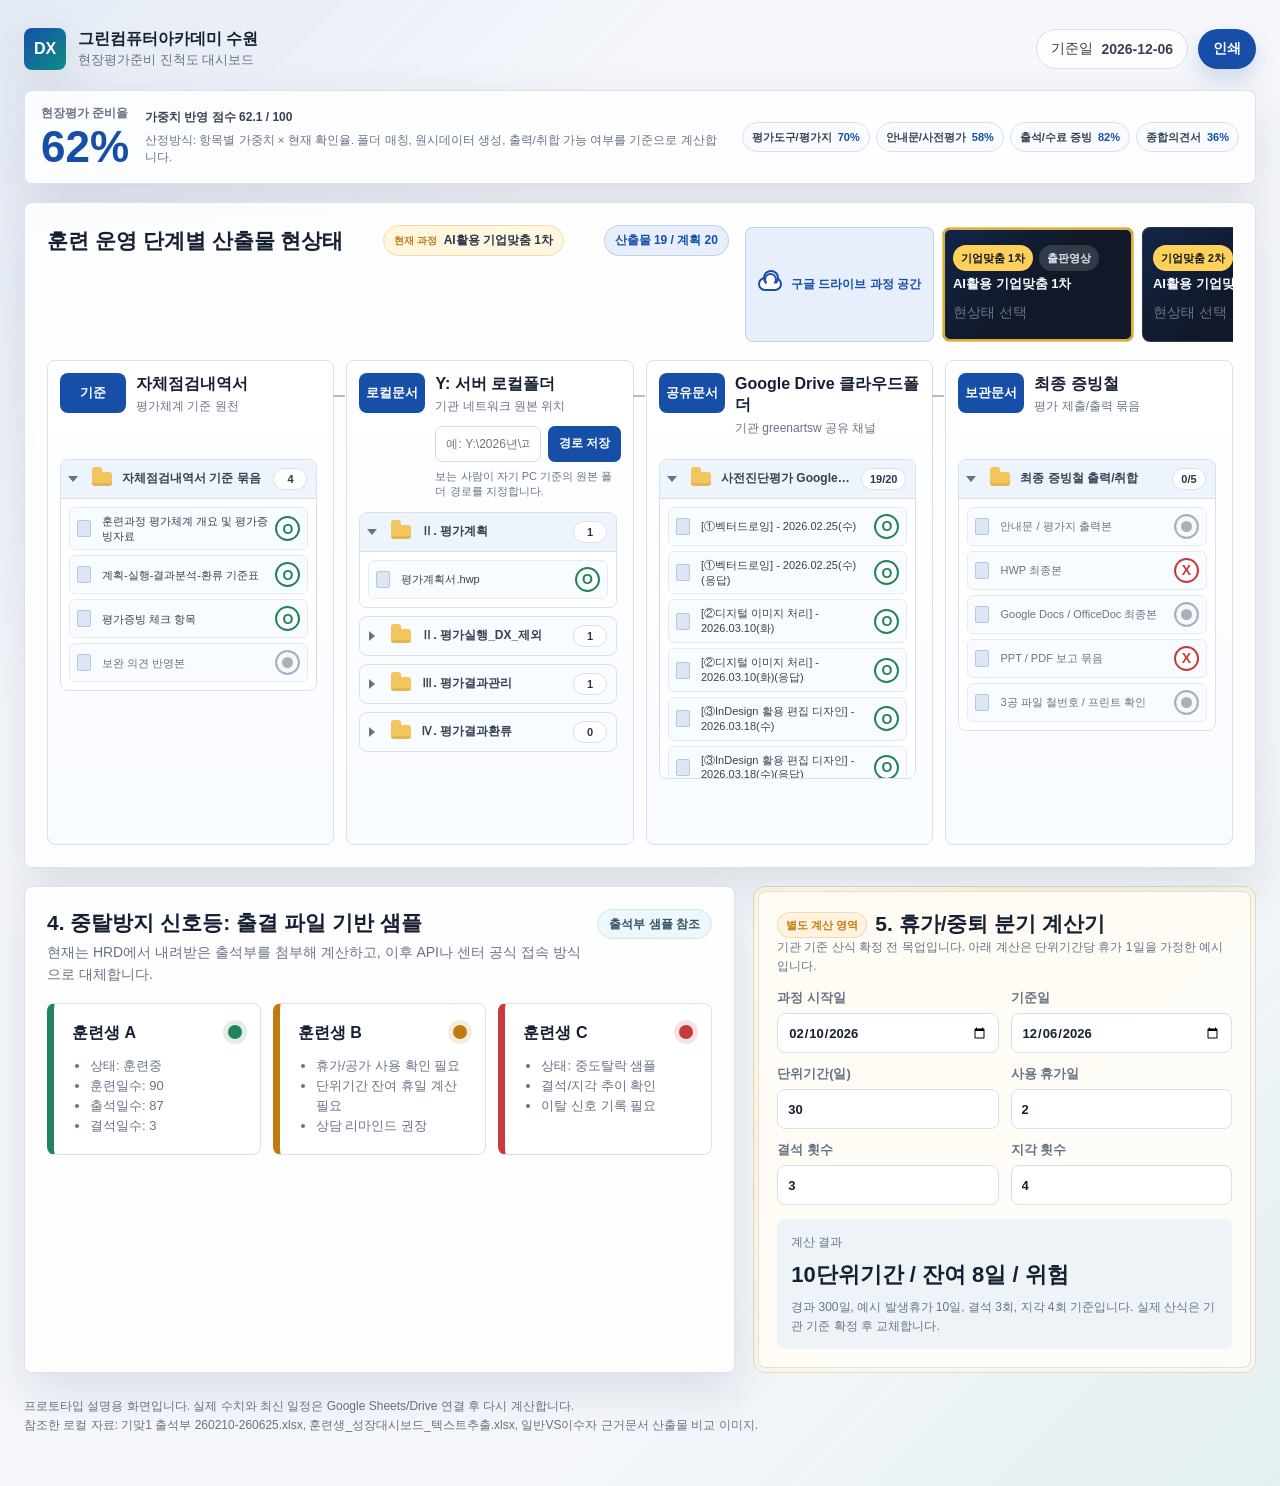
==== commit 308a25a9: "Codex" ====
--- a/channel_Dashboard.html
+++ b/channel_Dashboard.html
@@ -2575,50 +2575,6 @@
         -->
       </article>
 
-      <article class="panel span-12">
-        <div class="panel-head">
-          <div>
-            <h2>4. 중요 일정과 사전 준비 리마인드</h2>
-            <p>국기, 기맞 1/2차, 훈련이수자 과정 일정시트에서 평가/견학/현장평가/신청일을 가져오는 영역입니다.</p>
-          </div>
-          <span class="state-badge state-planned">Google Sheet 연동 예정</span>
-        </div>
-        <div class="timeline">
-          <div class="event">
-            <time>D-30</time>
-            <div>
-              <strong>현장평가 증빙 준비 시작</strong>
-              <p>평가계획, 평가도구, 안내문, 평가지, 사진폴더 매칭 확인</p>
-            </div>
-            <span class="state-badge state-ready">준비중</span>
-          </div>
-          <div class="event">
-            <time>D-14</time>
-            <div>
-              <strong>훈련이수자 평가자료 점검</strong>
-              <p>과정별 폴더와 Google Drive 자료 링크 누락 확인</p>
-            </div>
-            <span class="state-badge state-running">실행중</span>
-          </div>
-          <div class="event">
-            <time>D-7</time>
-            <div>
-              <strong>최종증빙철 출력/취합 체크</strong>
-              <p>HWP, XLS, HTML/Site 채널별 산출물 취합 상태 확인</p>
-            </div>
-            <span class="state-badge state-caution">주의</span>
-          </div>
-          <div class="event">
-            <time>D+1</time>
-            <div>
-              <strong>평가의견서 종합</strong>
-              <p>Google Form으로 의견 취합 후 종합의견서 초안 생성</p>
-            </div>
-            <span class="state-badge state-planned">계획중</span>
-          </div>
-        </div>
-      </article>
-
       <article class="panel span-12" hidden>
         <div class="panel-head">
           <div>
@@ -2692,37 +2648,10 @@
         </table>
       </article>
 
-      <article class="panel span-12">
-        <div class="panel-head">
-          <div>
-            <h2>6. Human in the loop: 현재 운영에서 DX/AX까지</h2>
-            <p>사람을 빼는 자동화가 아니라, 사람이 판단해야 할 지점과 시스템이 도와줄 지점을 구분합니다.</p>
-          </div>
-        </div>
-        <div class="hitl">
-          <div class="level">
-            <b>L0 OA <span class="state-badge state-running">실행중</span></b>
-            <p>서버폴더, HWP, 프린트, 수기 취합. 익숙하지만 누락 확인과 최신본 관리가 어렵습니다.</p>
-          </div>
-          <div class="level">
-            <b>L1 DX 수집 <span class="state-badge state-running">실행중</span></b>
-            <p>Google Form과 Sheet로 원데이터를 축적합니다. 담당자는 입력 기준만 맞추면 됩니다.</p>
-          </div>
-          <div class="level">
-            <b>L2 DX 운영 <span class="state-badge state-ready">준비중</span></b>
-            <p>일정, 증빙, 출석, 평가 의견을 대시보드로 봅니다. 누락과 리마인드를 자동 표시합니다.</p>
-          </div>
-          <div class="level">
-            <b>L3 AX 보조 <span class="state-badge state-planned">계획중</span></b>
-            <p>AI가 분류/요약/초안을 돕고, 최종 판단과 제출은 담당자가 확인합니다.</p>
-          </div>
-        </div>
-      </article>
-
       <article class="panel span-7">
         <div class="panel-head">
           <div>
-            <h2>7. 중탈방지 신호등: 출결 파일 기반 샘플</h2>
+            <h2>4. 중탈방지 신호등: 출결 파일 기반 샘플</h2>
             <p>현재는 HRD에서 내려받은 출석부를 첨부해 계산하고, 이후 API나 센터 공식 접속 방식으로 대체합니다.</p>
           </div>
           <span class="topic-badge server">출석부 샘플 참조</span>
@@ -2758,7 +2687,7 @@
 
       <aside class="span-5 calc-zone">
         <div class="calculator">
-          <h2>8. 휴가/중퇴 분기 계산기</h2>
+          <h2>5. 휴가/중퇴 분기 계산기</h2>
           <p class="small">기관 기준 산식 확정 전 목업입니다. 아래 계산은 단위기간당 휴가 1일을 가정한 예시입니다.</p>
           <div class="calc-grid">
             <label>
